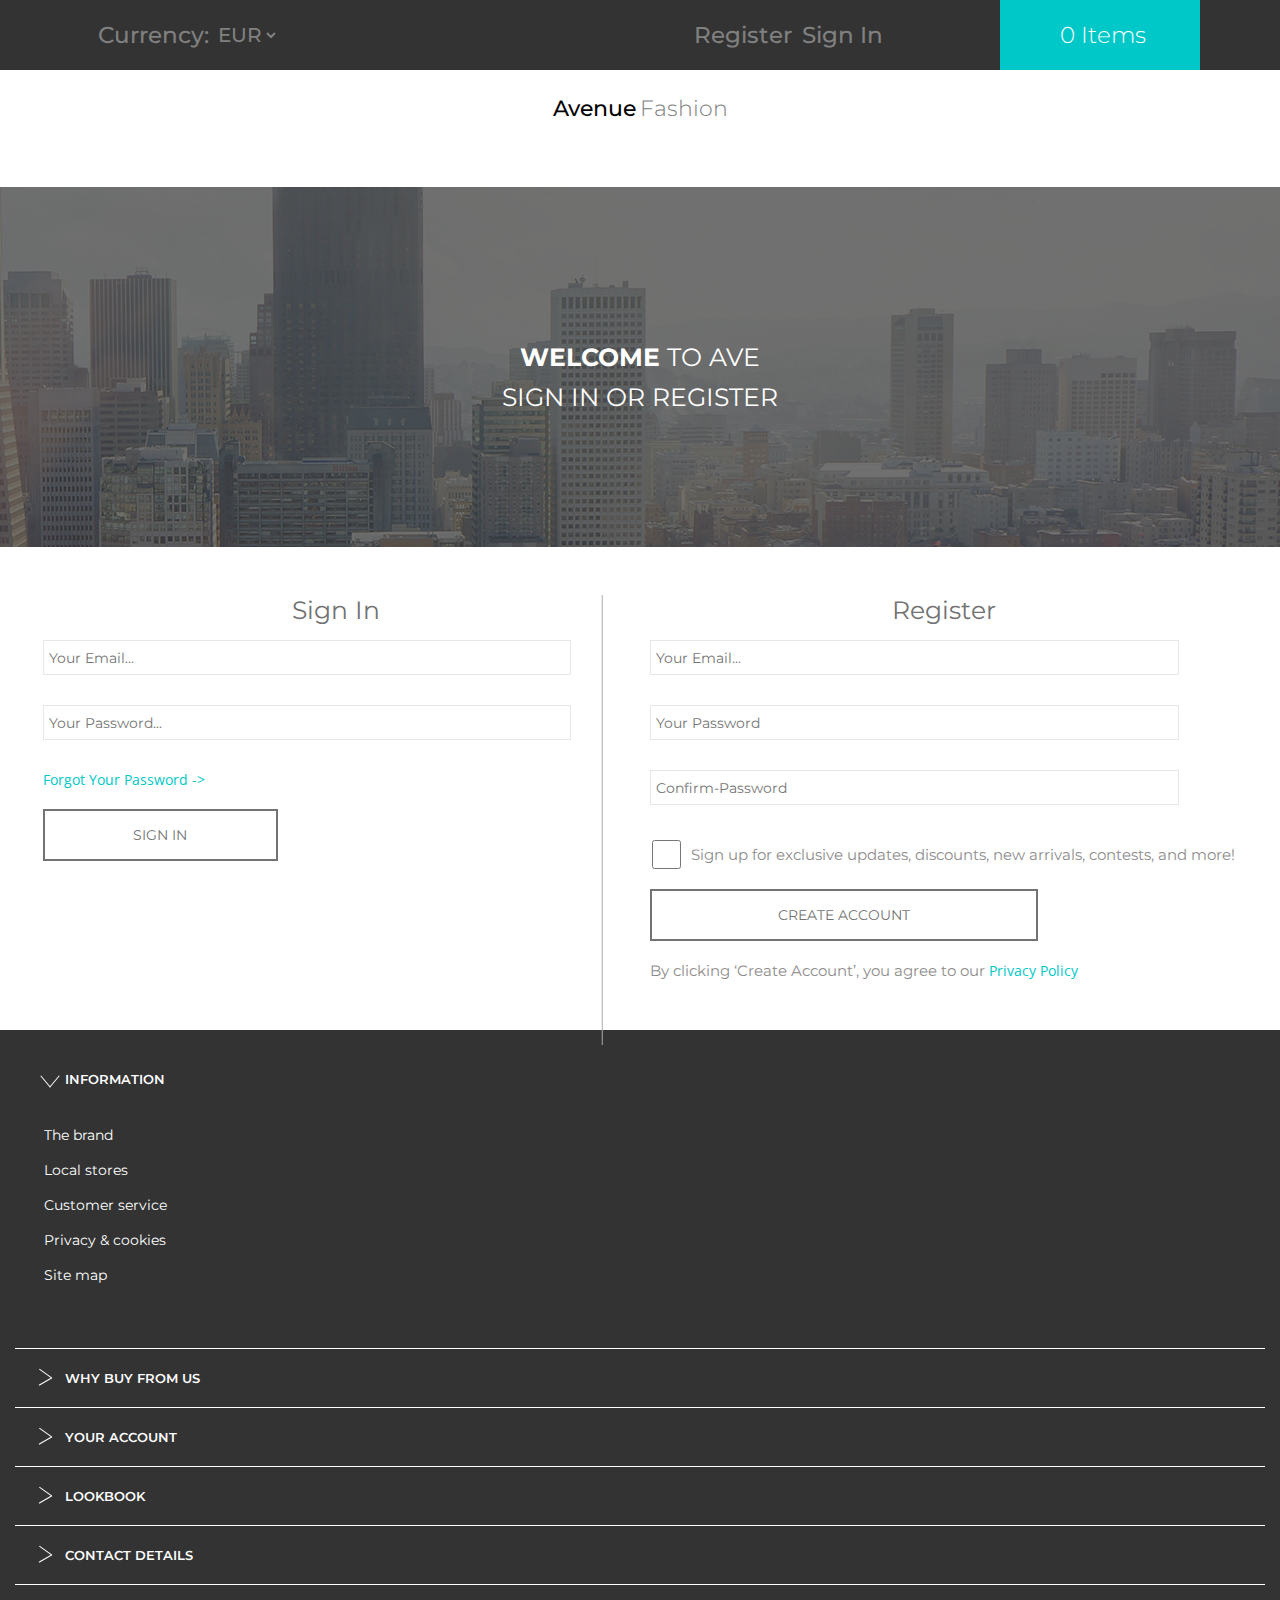
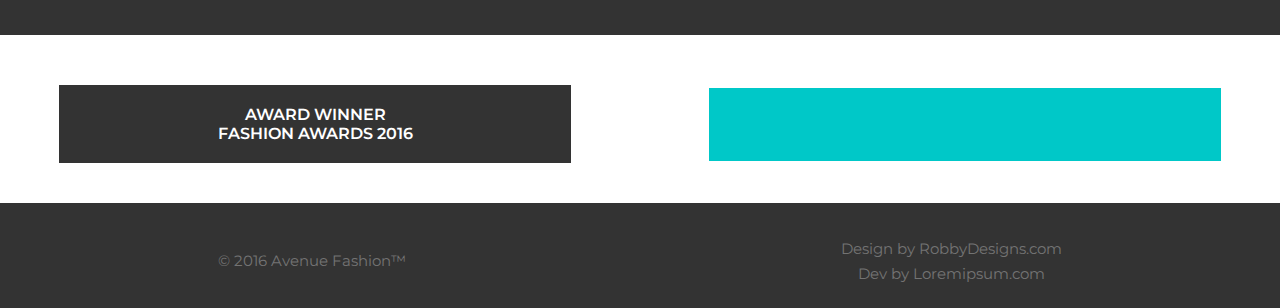
==== index.html @ 17f33a08 "first commit" ====
<!DOCTYPE html>
<html lang="en">

<head>
    <meta charset="UTF-8">
    <meta http-equiv="X-UA-Compatible" content="IE=edge">
    <meta name="viewport" content="width=device-width, initial-scale=1.0">
    <title>Document</title>
    <link rel="preconnect" href="https://fonts.googleapis.com" />
    <link rel="preconnect" href="https://fonts.gstatic.com" crossorigin />
    <link href="https://fonts.googleapis.com/css2?family=Source+Sans+Pro&display=swap" rel="stylesheet" />
    <link rel="stylesheet" href="https://cdnjs.cloudflare.com/ajax/libs/font-awesome/6.4.0/css/all.min.css"
        integrity="sha512-iecdLmaskl7CVkqkXNQ/ZH/XLlvWZOJyj7Yy7tcenmpD1ypASozpmT/E0iPtmFIB46ZmdtAc9eNBvH0H/ZpiBw=="
        crossorigin="anonymous" referrerpolicy="no-referrer" />
    <link rel="stylesheet" href="css/style.css">
</head>

<body>
    <div class="wrapper">
        <header class="header">
            <div class="container">
            <div class="header-top">
                    <div class="header-top-inner">
                        <p>currency:</p>
                        <select name="select" class="header-top-select">
                            <option value="#">EUR</option>
                            <option value="#">USD</option>
                            <option value="#">UZS</option>
                        </select>
                    </div>
                    <div class="header-top-inner">
                        <div class="header-top-inner-flex">
                            <a href="#">Register</a>
                            <a href="#">Sign In</a>
                        </div>
                        <div class="header-top-inner-korzinka">
                            <div class="header-top-korzinka-flex">
                                <i class="fa-solid fa-dolly" style="color: #ffffff;"></i>
                                <p>0 items</p>
                            </div>
                        </div>
                        <div class="header-top-korzinka-hover">
                            <p>Total 0</p>
                            <div class="header-korzinka-hover-btn">
                                <button>Clear cart</button>
                                <button>Buy items</button>
                            </div>
                        </div>
                    </div>

                </div>
                <div class="header-main">
                    <div class="header-main-logo">
                        <a href="#">
                            <span>Avenue</span>
                            <span>fashion</span>
                        </a>
                    </div>
                    <nav class="header-menu">
                        <div class="header-menu-nav">
                            <label for="checked" class="menu-nav-label">
                                <i class="fa-solid fa-bars-staggered"></i>
                            </label>
                        </div>
                        <input type="checkbox" id="checked">
                        <ul class="header-menu-list">
                            <div class="header-menu-list-search">
                                <input type="text" class="menu-list-search-in" id="input-search" placeholder="Search">
                                <label for="input-search">
                                    <i class="fa-solid fa-magnifying-glass" style="color: #7c7d7e;"></i>
                                </label>
                            </div>
                            <li>
                                <label for="men">
                                    <p class="header-menu-list-word">men</p>
                                </label>
                                <input type="checkbox" id="men" class="men-input">
                                <div class="header-menu-item">
                                    <label for="men" class="men-cancel">
                                        <i class="fa-solid fa-xmark"></i>
                                    </label>
                                    <label for="casual">casuals</label>
                                    <input type="checkbox" id="casual">
                                    <ul class="header-menu-item-casuals">
                                        <label for="casual" class="casual-cancel">
                                            <i class="fa-solid fa-xmark"></i>
                                        </label>
                                        <li><a href="#">jackets</a></li>
                                        <li><a href="#">Hoodies & Sweatshirts</a></li>
                                        <li><a href="#">Polo shirts</a></li>
                                        <li><a href="#">Sportswear</a></li>
                                        <li><a href="#">Trousers & Chinos</a></li>
                                        <li><a href="#">T-Shirts</a></li>
                                        <div class="header-menu-item-discount">
                                            <p>AUTUMN SALE! UP TO 50% OFF</p>
                                        </div>
                                    </ul>
                                    <label for="formal">formal</label>
                                    <input type="checkbox" id="formal">
                                    <ul class="header-menu-item-formal">
                                        <label for="formal" class="formal-cancel">
                                            <i class="fa-solid fa-xmark"></i>
                                        </label>
                                        <li><a href="#">Jackets</a></li>
                                        <li><a href="#">Shirts</a></li>
                                        <li><a href="#">Suits</a></li>
                                        <li><a href="#">Trousers</a></li>
                                        <div class="header-menu-item-discount">
                                            <p>AUTUMN SALE! UP TO 50% OFF</p>
                                        </div>
                                    </ul>
                                </div>
                            </li>
                            <li>
                                <label for="women">
                                    <p class="header-menu-list-word">women</p>
                                </label>
                                <input type="checkbox" id="women" class="women-input">
                                <div class="header-menu-item">
                                    <label for="women" class="women-cancel">
                                        <i class="fa-solid fa-xmark"></i>
                                    </label>
                                    <label for="casuals">casuals</label>
                                    <input type="checkbox" id="casuals">
                                    <ul class="header-menu-item-casuals">
                                        <label for="casuals" class="casual-cancel">
                                            <i class="fa-solid fa-xmark"></i>
                                        </label>
                                        <li><a href="#">jackets</a></li>
                                        <li><a href="#">Hoodies & Sweatshirts</a></li>
                                        <li><a href="#">Polo shirts</a></li>
                                        <li><a href="#">Sportswear</a></li>
                                        <li><a href="#">Trousers & Chinos</a></li>
                                        <li><a href="#">T-Shirts</a></li>
                                        <div class="header-menu-item-discount">
                                            <p>AUTUMN SALE! UP TO 50% OFF</p>
                                        </div>
                                    </ul>
                                    <label for="formals">formal</label>
                                    <input type="checkbox" id="formals">
                                    <ul class="header-menu-item-formal">
                                        <label for="formals" class="formal-cancel">
                                            <i class="fa-solid fa-xmark"></i>
                                        </label>
                                        <li><a href="#">Jackets</a></li>
                                        <li><a href="#">Shirts</a></li>
                                        <li><a href="#">Suits</a></li>
                                        <li><a href="#">Trousers</a></li>
                                        <div class="header-menu-item-discount">
                                            <p>AUTUMN SALE! UP TO 50% OFF</p>
                                        </div>
                                    </ul>
                                </div>
                            </li>
                            <li><a href="#" class="header-menu-list-word">the brand</a></li>
                            <li><a href="#" class="header-menu-list-word">local stores</a></li>
                            <li>
                                <label for="book">
                                    <p class="header-menu-list-word">look book</p>
                                </label>
                                <input type="checkbox" id="book" class="book-input">
                                <div class="header-menu-item">
                                    <label for="book" class="book-cancel">
                                        <i class="fa-solid fa-xmark"></i>
                                    </label>
                                    <label for="ourbook">our lookbooks</label>
                                    <input type="checkbox" id="ourbook">
                                    <ul class="header-menu-item-ourbooks">
                                        <label for="ourbook" class="ourbook-cancel">
                                            <i class="fa-solid fa-xmark"></i>
                                        </label>
                                        <li><a href="#">Latest Posts (mixed)</a></li>
                                        <li><a href="#">Men’s Lookbook</a></li>
                                        <li><a href="#">Women’s Lookbook</a></li>
                                        <div class="header-menu-item-discount">
                                            <p>AUTUMN SALE!UP TO 50% OFF</p>
                                        </div>
                                    </ul>
                                    <label for="mybook">your lookbook</label>
                                    <input type="checkbox" id="mybook">
                                    <ul class="header-menu-item-mybooks">
                                        <label for="mybook" class="mybook-cancel">
                                            <i class="fa-solid fa-xmark"></i>
                                        </label>
                                        <li><a href="#">View and Edit</a></li>
                                        <li><a href="#">Share</a></li>
                                        <li><a href="#">Delete</a></li>
                                        <div class="header-menu-item-discount">
                                            <p>AUTUMN SALE!UP TO 50% OFF</p>
                                        </div>
                                    </ul>
                                </div>
                            </li>
                        </ul>
                    </nav>
                    <div class="header-menu-display">
                        <p>
                            <span>WELCOME</span>
                            TO AVE
                        </p>
                        <p>SIGN IN OR REGISTER</p>
                    </div>
                </div>
            </div>
        </header>
        <main>
            <div class="roll">
                <div class="container">
                    <div class="roll-block">
                        <article class="roll-inner">
                            <p class="roll-inner-logo">sign in</p>
                            <div class="roll-inner-form">
                                <input type="text" class="roll-inner-form-email" placeholder="Your Email...">
                                <input type="password" class="roll-inner-form-pass" placeholder="Your Password...">
                                <div class="roll-inner-div">
                                    <button class="roll-inner-form-btn">sign in</button>
                                    <a href="#" class="roll-inner-form-forgot">Forgot your Password -></a>
                                </div>
                            </div>
                        </article>
                        <article class="roll-inner">
                            <p class="roll-inner-logo-register">register</p>
                            <div class="roll-inner-register">
                                <input type="text" class="roll-inner-register-email" placeholder="Your Email...">
                                <input type="password" class="roll-inner-register-pass" placeholder="Your password">
                                <input type="password" class="roll-inner-register-confirm"
                                    placeholder="Confirm-password">
                                <div class="roll-inner-register-check">
                                    <input type="checkbox">
                                    <p>Sign up for exclusive updates, discounts, new arrivals, contests, and more!</p>
                                </div>
                                <div class="roll-inner-register-flex">
                                    <button class="roll-register-flex-btn">create account</button>
                                    <p>
                                        By clicking ‘Create Account’, you agree to our <span class="privacy">Privacy
                                            Policy</span>
                                    </p>
                                </div>
                            </div>
                        </article>
                    </div>
                </div>
            </div>
        </main>
        <footer class="footer">
            <div class="footer-acc">
                <div class="container">
                    <div class="footer-acc-items">
                        <input type="radio" name="accordion" id="acc1" checked>
                        <label for="acc1">
                            INFORMATION
                        </label>
                        <ul class="footer-acc-items-things">
                            <li><a href="#">The brand</a></li>
                            <li><a href="#">Local stores</a></li>
                            <li><a href="#">Customer service</a></li>
                            <li><a href="#">Privacy & cookies</a></li>
                            <li><a href="#">Site map</a></li>
                        </ul>
                    </div>
                    <div class="footer-acc-items">
                        <input type="radio" name="accordion" id="acc2">
                        <label for="acc2">
                            WHY BUY FROM US
                        </label>
                        <ul class="footer-acc-items-things">
                            <li><a href="#">Shipping & returns</a></li>
                            <li><a href="#">Secure shopping</a></li>
                            <li><a href="#">Testimonials</a></li>
                            <li><a href="#">Award winning</a></li>
                            <li><a href="#">Ethical trading</a></li>
                        </ul>
                    </div>
                    <div class="footer-acc-items">
                        <input type="radio" name="accordion" id="acc3">
                        <label for="acc3">
                            YOUR ACCOUNT
                        </label>
                        <ul class="footer-acc-items-things">
                            <li><a href="#">Sign in</a></li>
                            <li><a href="#">Register</a></li>
                            <li><a href="#">View cart</a></li>
                            <li><a href="#">View your lookbook</a></li>
                            <li><a href="#">Track an order</a></li>
                            <li><a href="#">Update information</a></li>
                        </ul>
                    </div>
                    <div class="footer-acc-items">
                        <input type="radio" name="accordion" id="acc4">
                        <label for="acc4">
                            LOOKBOOK
                        </label>
                        <ul class="footer-acc-items-things">
                            <li><a href="#">Latest posts</a></li>
                            <li><a href="#">Men’s lookbook</a></li>
                            <li><a href="#">Women’s lookbook</a></li>
                            <li><a href="#">Lookbooks RSS feed</a></li>
                            <li><a href="#">View your lookbook</a></li>
                            <li><a href="#">Delete your lookbook</a></li>
                        </ul>
                    </div>
                    <div class="footer-acc-items">
                        <input type="radio" name="accordion" id="acc5">
                        <label for="acc5">
                            CONTACT DETAILS
                        </label>
                        <div class="footer-acc-items-things">
                            <p>Head Office: Avenue Fashion, 180-182 Regent Street, London.</p>
                            <p><a href="#">Telephone: 0123-456-789</a></p>
                            <p>Email:</p>
                            <p>support@yourwebsite.com</p>
                        </div>
                    </div>

                </div>
            </div>
            <div class="footer-main">
                <div class="footer-main-award">
                    <p>AWARD WINNER</p>
                    <p>FASHION AWARDS 2016</p>
                </div>
                <div class="footer-main-icons">
                    <a href="#">
                        <i class="fa-brands fa-facebook-f"></i>
                    </a>
                    <a href="#">
                        <i class="fa-brands fa-twitter"></i>
                    </a>
                    <a href="#">
                        <i class="fa-brands fa-instagram"></i>
                    </a>
                    <a href="#">
                        <i class="fa-brands fa-pinterest"></i>
                    </a>
                </div>
            </div>
            <div class="footer-foot">
                <p class="footer-foot-avenue">© 2016 Avenue Fashion™</p>
                <div class="footer-foot-flex">
                    <p>Design by RobbyDesigns.com</p>
                    <p>Dev by Loremipsum.com</p>
                </div>
            </div>
        </footer>
    </div>
</body>

</html>
---- css/style.css ----
@import url(https://fonts.googleapis.com/css2?family=Open+Sans:wght@100;200;300;400;500;600;800&display=swap);
@import url(https://fonts.googleapis.com/css2?family=Montserrat:wght@100;200;300;400;500;600;800;900&display=swap);
* {
  margin: 0;
  padding: 0;
  -webkit-box-sizing: border-box;
          box-sizing: border-box;
}

.header-top {
  background-color: #333333;
  padding: 15px 0;
  display: -webkit-box;
  display: -ms-flexbox;
  display: flex;
  -webkit-box-orient: vertical;
  -webkit-box-direction: normal;
      -ms-flex-direction: column;
          flex-direction: column;
  line-height: 35px;
  height: 150px;
}

.header-top-inner:nth-child(1) {
  display: -webkit-box;
  display: -ms-flexbox;
  display: flex;
  gap: 5px;
  -webkit-box-align: center;
      -ms-flex-align: center;
          align-items: center;
  -webkit-box-pack: center;
      -ms-flex-pack: center;
          justify-content: center;
}
.header-top-inner:nth-child(1) p {
  font-family: "Montserrat";
  font-size: 17px;
  text-transform: capitalize;
  text-decoration: none;
  color: grey;
  font-weight: 500;
  line-height: none;
}

.header-top-select {
  background-color: inherit;
  color: white;
  border: none;
  font-family: "Montserrat";
  font-size: 14px;
  text-transform: capitalize;
  text-decoration: none;
  color: grey;
  font-weight: 500;
  line-height: inherit;
}

.header-top-inner-flex {
  display: -webkit-box;
  display: -ms-flexbox;
  display: flex;
  -ms-flex-pack: distribute;
      justify-content: space-around;
}
.header-top-inner-flex a {
  font-family: "Montserrat";
  font-size: 17px;
  text-transform: capitalize;
  text-decoration: none;
  color: grey;
  font-weight: 500;
  line-height: inherit;
}

.header-top-korzinka-flex {
  display: -webkit-box;
  display: -ms-flexbox;
  display: flex;
  background-color: #00c8c8;
  -webkit-box-pack: center;
      -ms-flex-pack: center;
          justify-content: center;
  -webkit-box-align: center;
      -ms-flex-align: center;
          align-items: center;
  gap: 5px;
  margin: 10px auto;
  width: 150px;
  cursor: pointer;
}
.header-top-korzinka-flex p {
  font-family: "Montserrat";
  font-size: 14px;
  text-transform: capitalize;
  text-decoration: none;
  color: white;
  font-weight: 300;
  line-height: inherit;
}
.header-top-korzinka-flex:hover + .header-top-korzinka-hover {
  display: block;
}

.header-top-korzinka-hover {
  position: relative;
  display: none;
  background-color: white;
  padding: 7px 0;
  width: 250px;
  margin: auto;
  -webkit-transition: 0.5s all linear;
  transition: 0.5s all linear;
  z-index: 2;
}
.header-top-korzinka-hover p {
  font-family: "Montserrat";
  font-size: 14px;
  text-transform: capitalize;
  text-decoration: none;
  color: grey;
  font-weight: 300;
  line-height: none;
  text-align: center;
}
.header-top-korzinka-hover .header-korzinka-hover-btn {
  display: -webkit-box;
  display: -ms-flexbox;
  display: flex;
  -webkit-box-align: center;
      -ms-flex-align: center;
          align-items: center;
  -webkit-box-pack: center;
      -ms-flex-pack: center;
          justify-content: center;
  gap: 18px;
}
.header-top-korzinka-hover button {
  font-family: "Montserrat";
  font-size: 14px;
  text-transform: capitalize;
  text-decoration: none;
  color: white;
  font-weight: 300;
  line-height: none;
  background-color: #00c8c8;
  border: none;
  padding: 5px;
}
.header-top-korzinka-hover::before {
  position: absolute;
  content: "";
  border: 10px solid #fff;
  border-color: transparent transparent white transparent;
  left: 50%;
  -webkit-transform: translateX(-50%);
          transform: translateX(-50%);
  top: -18px;
}

.header-main {
  height: 500px;
}
.header-main-logo {
  text-align: center;
  margin: 25px 0;
}
.header-main-logo a {
  text-decoration: none;
}
.header-main-logo span:nth-child(1) {
  font-family: "Montserrat";
  font-size: 22px;
  text-transform: capitalize;
  text-decoration: none;
  color: black;
  font-weight: 500;
  line-height: inherit;
}
.header-main-logo span:nth-child(2) {
  font-family: "Montserrat";
  font-size: 22px;
  text-transform: capitalize;
  text-decoration: none;
  color: grey;
  font-weight: 300;
  line-height: inherit;
}

.header-menu {
  position: relative;
  height: 400px;
  overflow: hidden;
}
.header-menu input[type=checkbox] {
  display: none;
}
.header-menu input[type=checkbox]:checked ~ .header-menu-list {
  left: 0%;
}
.header-menu .menu-nav-label {
  position: absolute;
  left: 90%;
  font-size: 25px;
}
.header-menu-list {
  position: absolute;
  top: 10%;
  left: 100%;
  width: 100%;
  height: 360px;
  text-align: center;
  color: white;
  padding: 25px 0 50px 0;
  background-color: #333333;
  -webkit-transition: 0.5s all linear;
  transition: 0.5s all linear;
  z-index: 2;
}
.header-menu-list li {
  list-style: none;
}
.header-menu-list li a {
  font-family: "Montserrat";
  font-size: 14px;
  text-transform: uppercase;
  text-decoration: none;
  color: white;
  font-weight: 400;
  line-height: 40px;
}
.header-menu-list li p {
  font-family: "Montserrat";
  font-size: 14px;
  text-transform: uppercase;
  text-decoration: none;
  color: white;
  font-weight: 400;
  line-height: 40px;
}

.header-menu-list-search {
  position: relative;
  padding-bottom: 20px;
}
.header-menu-list-search input {
  border: 1px solid #e7e7e7;
  padding: 5px 10px;
  font-family: "Montserrat";
}
.header-menu-list-search label {
  position: absolute;
  font-size: 17px;
  left: 71%;
  top: 12%;
}

.header-menu-item {
  display: -webkit-box;
  display: -ms-flexbox;
  display: flex;
  -webkit-box-orient: vertical;
  -webkit-box-direction: normal;
      -ms-flex-direction: column;
          flex-direction: column;
  line-height: 40px;
  position: absolute;
  left: 100%;
  -webkit-transition: 0.5s all linear;
  transition: 0.5s all linear;
  background-color: #333333;
  width: 100%;
  top: 0;
  height: 100%;
  padding-top: 125px;
}
.header-menu-item ul {
  position: absolute;
  left: 330px;
  background-color: #333333;
  height: 100%;
  top: 0;
  width: 100%;
  padding-top: 40px;
  -webkit-transition: 0.5s all linear;
  transition: 0.5s all linear;
}
.header-menu-item .header-menu-item-formal {
  padding-top: 50px !important;
}
.header-menu-item .header-menu-item-ourbooks,
.header-menu-item .header-menu-item-mybooks {
  padding-top: 80px;
}
.header-menu-item li:hover a {
  color: #00c8c8;
}
.header-menu-item input[id=casual]:checked + .header-menu-item-casuals {
  left: 0;
}
.header-menu-item input[id=casuals]:checked + .header-menu-item-casuals {
  left: 0;
}
.header-menu-item input[id=formal]:checked + .header-menu-item-formal {
  left: 0;
}
.header-menu-item input[id=formals]:checked + .header-menu-item-formal {
  left: 0;
}
.header-menu-item input[id=ourbook]:checked + .header-menu-item-ourbooks {
  left: 0;
}
.header-menu-item input[id=mybook]:checked + .header-menu-item-mybooks {
  left: 0;
}
.header-menu-item label {
  font-family: "Montserrat";
  font-size: 14px;
  text-transform: uppercase;
  text-decoration: none;
  color: white;
  font-weight: 400;
  line-height: inherit;
}

.men-input:checked + .header-menu-item {
  left: 0;
}

.women-input:checked + .header-menu-item {
  left: 0;
}

.book-input:checked + .header-menu-item {
  left: 0;
}

.men-cancel,
.women-cancel,
.book-cancel {
  position: absolute;
  left: 90%;
  top: 10px;
  line-height: 40px;
  font-size: 25px !important;
  font-weight: 200 !important;
}

.casual-cancel,
.formal-cancel,
.ourbook-cancel,
.mybook-cancel {
  position: absolute;
  left: 90%;
  top: 10px;
  padding-bottom: 25px;
  font-size: 25px !important;
  font-weight: 200 !important;
}

.header-menu-item-discount {
  width: 80%;
  margin: 10px auto auto auto;
}
.header-menu-item-discount p {
  background: -webkit-gradient(linear, left top, right top, from(black), to(aqua));
  background: linear-gradient(to right, black, aqua);
  background-size: 200% 100%;
  padding: 0px 5px;
  -webkit-animation: colorAnimation 4s infinite;
          animation: colorAnimation 4s infinite;
}

@-webkit-keyframes colorAnimation {
  0% {
    background-position: left;
  }
  50% {
    background-position: right;
  }
  100% {
    background-position: left;
  }
}

@keyframes colorAnimation {
  0% {
    background-position: left;
  }
  50% {
    background-position: right;
  }
  100% {
    background-position: left;
  }
}
.header-menu-display {
  height: 360px;
  position: relative;
  background: url(../img/bannerBg.png) 100% 100%;
  top: -360px;
  text-align: center;
  padding: 150px 0;
  z-index: 0;
}
.header-menu-display::before {
  content: "";
  background: #333;
  opacity: 0.7;
  position: absolute;
  top: 0;
  right: 0;
  bottom: 0;
  left: 0;
  z-index: -1;
}
.header-menu-display p {
  z-index: 2;
  font-family: "Montserrat";
  font-size: 25px;
  text-transform: uppercase;
  text-decoration: none;
  color: white;
  font-weight: 400;
  line-height: 40px;
}
.header-menu-display span {
  font-weight: 700 !important;
}

.roll-inner-logo,
.roll-inner-logo-register {
  font-family: "Montserrat";
  font-size: 25px;
  text-transform: capitalize;
  text-decoration: none;
  color: #737373;
  font-weight: 400;
  line-height: inherit;
  text-align: center;
}

.roll .container {
  padding: 0 15px;
}

.roll-inner-form input {
  border: 1px solid #e7e7e7;
  width: 90%;
  height: 35px;
  padding: 5px 0 5px 5px;
  margin: 15px 0px;
  font-family: "Montserrat";
  font-size: 14px;
  text-transform: capitalize;
  text-decoration: none;
  color: #737373;
  font-weight: 400;
  line-height: inherit;
}
.roll-inner-form .roll-inner-div {
  display: -webkit-box;
  display: -ms-flexbox;
  display: flex;
  -webkit-box-orient: vertical;
  -webkit-box-direction: reverse;
      -ms-flex-direction: column-reverse;
          flex-direction: column-reverse;
}
.roll-inner-form a {
  margin: 15px 0 20px 0;
  font-family: "Open Sans";
  font-size: 14px;
  text-transform: capitalize;
  text-decoration: none;
  color: #00c8c8;
  font-weight: 400;
  line-height: inherit;
}
.roll-inner-form button {
  border: 2px solid #737373;
  background-color: inherit;
  padding: 15px 25px;
  width: 40%;
  -webkit-transition: 0.5s all linear;
  transition: 0.5s all linear;
  font-family: "Montserrat";
  font-size: 14px;
  text-transform: uppercase;
  text-decoration: none;
  color: #737373;
  font-weight: 400;
  line-height: inherit;
}
.roll-inner-form button:hover {
  background-color: #00c8c8;
  color: white;
  border: none;
}

.roll-inner:nth-child(2) {
  margin-top: 45px;
}

.roll-inner-register input {
  border: 1px solid #e7e7e7;
  width: 90%;
  height: 35px;
  padding: 5px 0 5px 5px;
  margin: 15px 0px;
  font-family: "Montserrat";
  font-size: 14px;
  text-transform: capitalize;
  text-decoration: none;
  color: #737373;
  font-weight: 400;
  line-height: inherit;
}

.roll-inner-register-check {
  display: -webkit-box;
  display: -ms-flexbox;
  display: flex;
  gap: 10px;
  -webkit-box-align: center;
      -ms-flex-align: center;
          align-items: center;
  -webkit-box-pack: center;
      -ms-flex-pack: center;
          justify-content: center;
}
.roll-inner-register-check input {
  width: 5%;
}
.roll-inner-register-check p {
  margin: 25px 0;
  font-family: "Montserrat";
  font-size: 15px;
  text-transform: none;
  text-decoration: none;
  color: #8e8c8c;
  font-weight: 400;
  line-height: inherit;
}

.roll-inner-register-flex {
  display: -webkit-box;
  display: -ms-flexbox;
  display: flex;
  -webkit-box-orient: vertical;
  -webkit-box-direction: normal;
      -ms-flex-direction: column;
          flex-direction: column;
  gap: 20px;
}
.roll-inner-register-flex button {
  border: 2px solid #737373;
  background-color: inherit;
  padding: 15px 25px;
  width: 66%;
  -webkit-transition: 0.5s all linear;
  transition: 0.5s all linear;
  font-family: "Montserrat";
  font-size: 14px;
  text-transform: uppercase;
  text-decoration: none;
  color: #737373;
  font-weight: 400;
  line-height: inherit;
}
.roll-inner-register-flex button:hover {
  background-color: #00c8c8;
  color: white;
  border: none;
}
.roll-inner-register-flex p {
  font-family: "Montserrat";
  font-size: 15px;
  text-transform: none;
  text-decoration: none;
  color: #8e8c8c;
  font-weight: 400;
  line-height: inherit;
}
.roll-inner-register-flex span {
  font-family: "Open Sans";
  font-size: 14px;
  text-transform: capitalize;
  text-decoration: none;
  color: #00c8c8;
  font-weight: 400;
  line-height: inherit;
}

.footer {
  margin-top: 50px;
}
.footer .container {
  padding: 0 15px;
}

.footer-acc {
  background-color: #333333;
  padding: 20px 0 50px 0;
}
.footer-acc input {
  display: none;
}
.footer-acc input:checked ~ .footer-acc-items-things {
  height: 240px;
  padding: 30px 0;
}
.footer-acc input:checked ~ label::before {
  -webkit-transform: rotate(140deg);
          transform: rotate(140deg);
  top: 3px;
}
.footer-acc input:checked ~ label::after {
  left: -11px;
  top: 3px;
  -webkit-transform: rotate(-140deg);
          transform: rotate(-140deg);
}

.footer-acc-items {
  padding: 20px 0;
  border-bottom: 1px solid white;
}
.footer-acc-items label {
  cursor: pointer;
  font-family: "Montserrat";
  font-size: 13px;
  text-transform: none;
  text-decoration: none;
  color: white;
  font-weight: 600;
  line-height: inherit;
  position: relative;
  width: 100%;
  left: 10%;
  display: inline-block;
  width: 135px;
}
.footer-acc-items label::before {
  position: absolute;
  content: "";
  -webkit-transform: rotate(60deg);
          transform: rotate(60deg);
  left: -15%;
  top: 4px;
  width: 1px;
  height: 15px;
  background-color: white;
  -webkit-transition: 0.3s all linear;
  transition: 0.3s all linear;
}
.footer-acc-items label::after {
  position: absolute;
  content: "";
  -webkit-transform: rotate(-55deg);
          transform: rotate(-55deg);
  left: -15%;
  top: -4px;
  width: 1px;
  height: 15px;
  background-color: white;
  -webkit-transition: 0.3s all linear;
  transition: 0.3s all linear;
}
.footer-acc-items-things {
  height: 0;
  overflow: hidden;
  -webkit-transition: 0.5s all linear;
  transition: 0.5s all linear;
}
.footer-acc-items-things li {
  list-style: none;
}
.footer-acc-items-things a {
  font-family: "Montserrat";
  font-size: 14px;
  text-transform: none;
  text-decoration: none;
  color: white;
  font-weight: 400;
  line-height: 35px;
  -webkit-transition: 0.5s all linear;
  transition: 0.5s all linear;
}
.footer-acc-items-things a:hover {
  color: #00c8c8;
}
.footer-acc-items-things p {
  font-family: "Montserrat";
  font-size: 14px;
  text-transform: none;
  text-decoration: none;
  color: white;
  font-weight: 400;
  line-height: 35px;
  -webkit-transition: 0.5s all linear;
  transition: 0.5s all linear;
}
.footer-acc-items-things p:hover {
  color: #00c8c8;
}

.footer-main-award {
  background-color: #333333;
  width: 80%;
  margin: 50px auto 0 auto;
  padding: 20px 10px;
}
.footer-main-award p {
  text-align: center;
  font-family: "Montserrat";
  font-size: 16px;
  text-transform: none;
  text-decoration: none;
  color: white;
  font-weight: 600;
  line-height: inherit;
}
.footer-main-icons {
  background-color: #00c8c8;
  width: 80%;
  margin: 50px auto 0 auto;
  padding: 25px 10px;
  text-align: center;
}
.footer-main-icons a {
  color: white;
}
.footer-main-icons i {
  margin-right: 10px;
  font-size: 20px;
}

.footer-foot {
  margin-top: 40px;
  background-color: #333333;
  text-align: center;
  padding-bottom: 20px;
}
.footer-foot .footer-foot-avenue {
  padding: 15px 0;
}
.footer-foot p {
  font-family: "Montserrat";
  font-size: 15px;
  text-transform: none;
  text-decoration: none;
  color: #737373;
  font-weight: 400;
  line-height: 25px;
}

@media only screen and (min-width: 768px) {
  .header-top {
    -webkit-box-align: center;
        -ms-flex-align: center;
            align-items: center;
    -webkit-box-orient: horizontal;
    -webkit-box-direction: normal;
        -ms-flex-direction: row;
            flex-direction: row;
    -webkit-box-pack: justify;
        -ms-flex-pack: justify;
            justify-content: space-between;
    height: 100px;
  }
  .header-top-inner:nth-child(1) {
    -webkit-box-pack: start;
        -ms-flex-pack: start;
            justify-content: flex-start;
    padding-left: 15px;
  }
  .header-top-inner:nth-child(2) {
    display: -webkit-box;
    display: -ms-flexbox;
    display: flex;
    -webkit-box-align: center;
        -ms-flex-align: center;
            align-items: center;
    padding-right: 15px;
  }
  .header-top-inner-flex {
    gap: 10px;
  }
  .header-top-korzinka-flex {
    position: relative;
    margin: 10px 0px 10px 99px;
    -webkit-box-pack: center;
        -ms-flex-pack: center;
            justify-content: center;
  }
  .header-top-korzinka-flex:hover + .header-top-inner-korzinka {
    margin-top: 85px;
  }
  .header-top-korzinka-flex:hover {
    top: 39px;
  }
  .header-top-korzinka-hover {
    top: 40px;
  }
  .header-menu .menu-nav-label {
    left: 95%;
  }
  .header-menu input[type=checkbox]:checked ~ .header-menu-list {
    left: 60%;
  }
  .header-menu-list {
    width: 40%;
  }
  .roll .container {
    padding: 0 15px;
  }
  .roll-block {
    display: -webkit-box;
    display: -ms-flexbox;
    display: flex;
    -webkit-box-orient: horizontal;
    -webkit-box-direction: normal;
        -ms-flex-direction: row;
            flex-direction: row;
    -webkit-box-pack: center;
        -ms-flex-pack: center;
            justify-content: center;
    -ms-flex-wrap: nowrap;
        flex-wrap: nowrap;
    -webkit-box-align: inherit;
        -ms-flex-align: inherit;
            align-items: inherit;
    gap: 20px;
  }
  .roll-block::before {
    content: "";
    position: absolute;
    height: 450px;
    width: 0.5px;
    background: #acacac;
    left: 47%;
    -webkit-transform: translateX(-50%);
            transform: translateX(-50%);
  }
  .roll-inner {
    width: 47%;
    margin: 0 !important;
  }
  .footer-acc-items label {
    left: 4%;
  }
  .footer-acc input:checked ~ label::after {
    left: -11.1px;
  }
  .footer-acc-items-things {
    margin-left: 29px;
  }
  .footer-main {
    display: -webkit-box;
    display: -ms-flexbox;
    display: flex;
    -webkit-box-orient: horizontal;
    -webkit-box-direction: normal;
        -ms-flex-direction: row;
            flex-direction: row;
    -ms-flex-pack: distribute;
        justify-content: space-around;
    -ms-flex-wrap: nowrap;
        flex-wrap: nowrap;
    -webkit-box-align: center;
        -ms-flex-align: center;
            align-items: center;
    gap: 20px;
  }
  .footer-main-award {
    width: 40%;
  }
  .footer-main-icons {
    width: 40%;
    display: -webkit-box;
    display: -ms-flexbox;
    display: flex;
    text-align: center;
    gap: 20px;
    -webkit-box-pack: center;
        -ms-flex-pack: center;
            justify-content: center;
  }
  .footer-foot {
    padding-top: 30px;
    display: -webkit-box;
    display: -ms-flexbox;
    display: flex;
    -webkit-box-orient: horizontal;
    -webkit-box-direction: normal;
        -ms-flex-direction: row;
            flex-direction: row;
    -ms-flex-pack: distribute;
        justify-content: space-around;
    -ms-flex-wrap: nowrap;
        flex-wrap: nowrap;
    -webkit-box-align: center;
        -ms-flex-align: center;
            align-items: center;
  }
}
@media only screen and (min-width: 1024px) {
  .header-top {
    height: 70px;
    -ms-flex-pack: distribute;
        justify-content: space-around;
    gap: 250px;
  }
  .header-top-inner:nth-child(1) p {
    font-size: 23px;
  }
  .header-top-select {
    font-size: 20px;
  }
  .header-top-inner-flex a {
    font-size: 23px;
  }
  .header-top-korzinka-flex {
    left: 6%;
    height: 70px;
    width: 200px;
  }
  .header-top-korzinka-flex p {
    font-size: 23px;
  }
  .header-top-korzinka-flex:hover {
    top: 70px;
  }
  .header-top-korzinka-flex:hover .header-top-korzinka-hover {
    top: 114px;
    left: -23%;
  }
  .header-top-korzinka-hover {
    -webkit-box-shadow: 10px 14px 45px 12px rgba(0, 0, 0, 0.2);
            box-shadow: 10px 14px 45px 12px rgba(0, 0, 0, 0.2);
    height: 140px;
    width: 500px;
    padding-top: 23px;
  }
  .header-top-korzinka-hover p {
    font-size: 25px;
    line-height: 40px;
  }
  .header-korzinka-hover-btn {
    -webkit-box-align: center;
        -ms-flex-align: center;
            align-items: center;
    gap: 40px;
  }
  .header-korzinka-hover-btn button {
    padding: 7px 15px;
    font-size: 20px;
  }
}
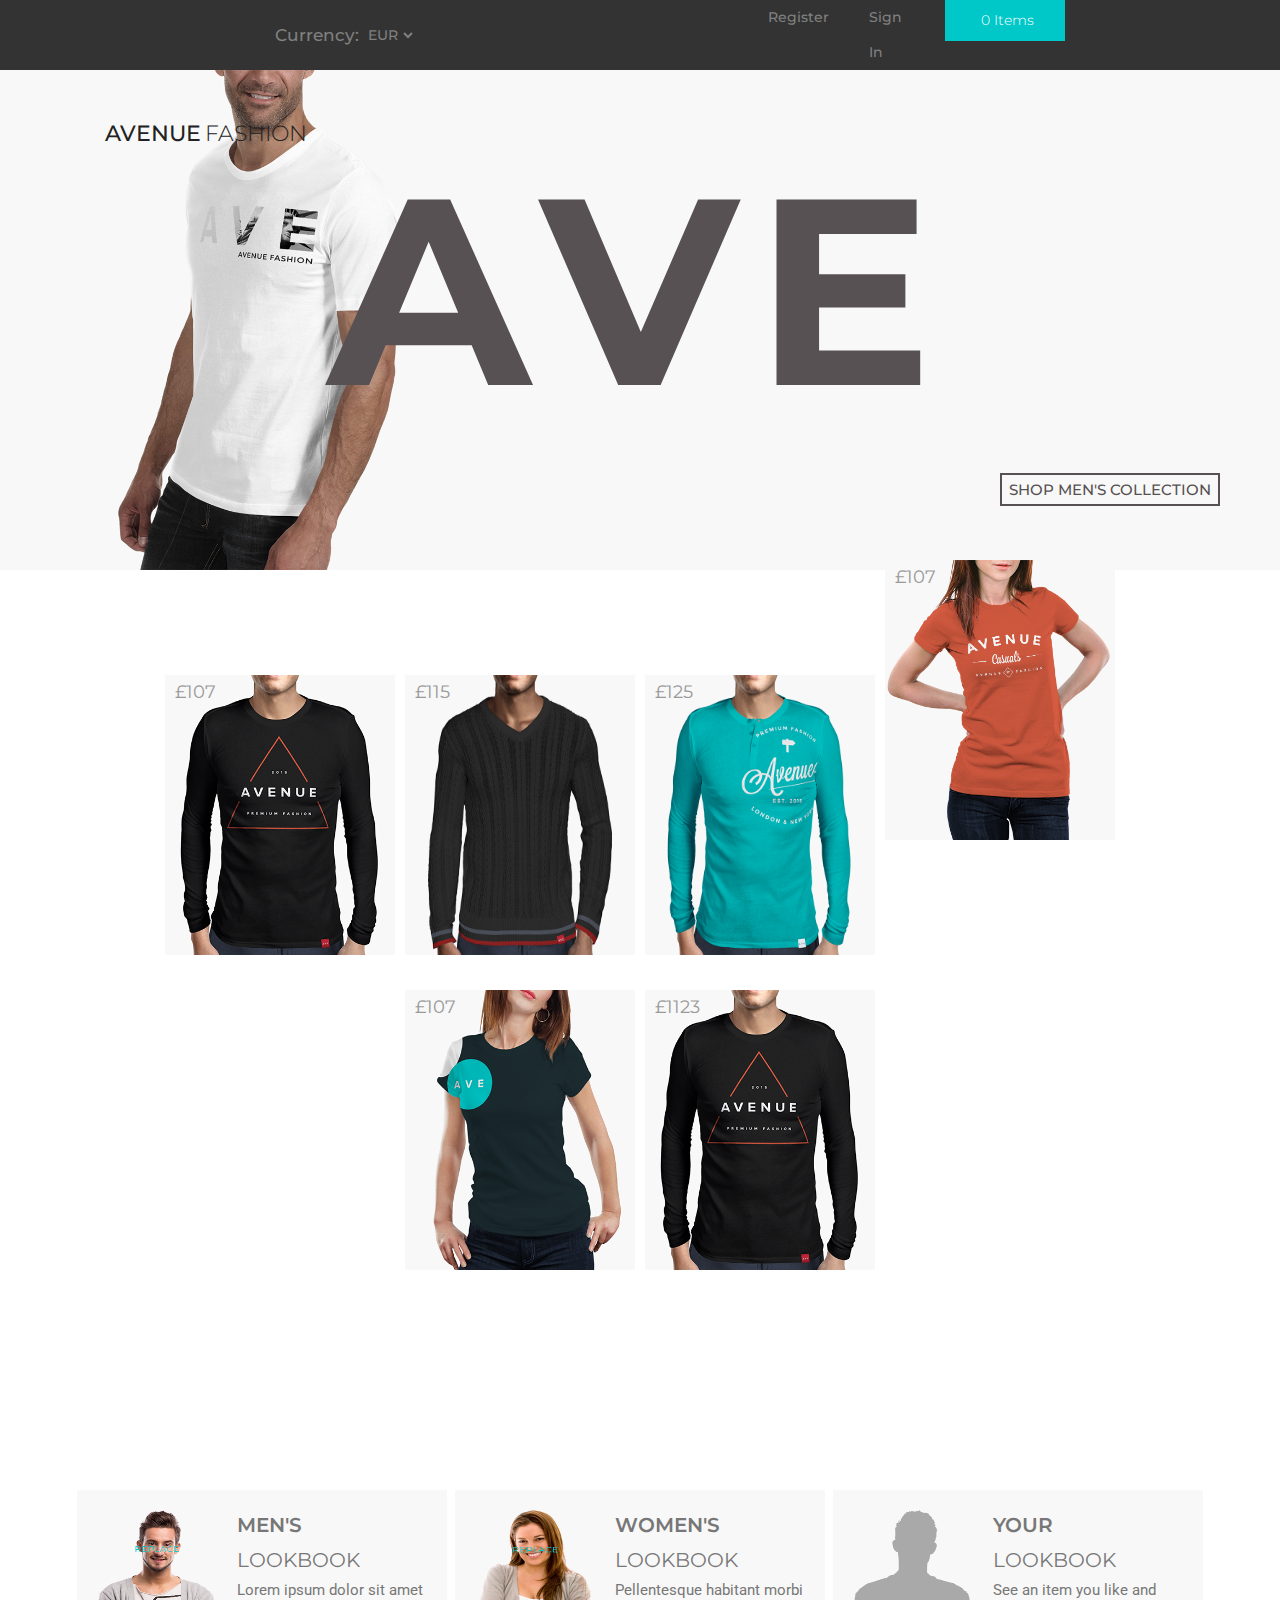
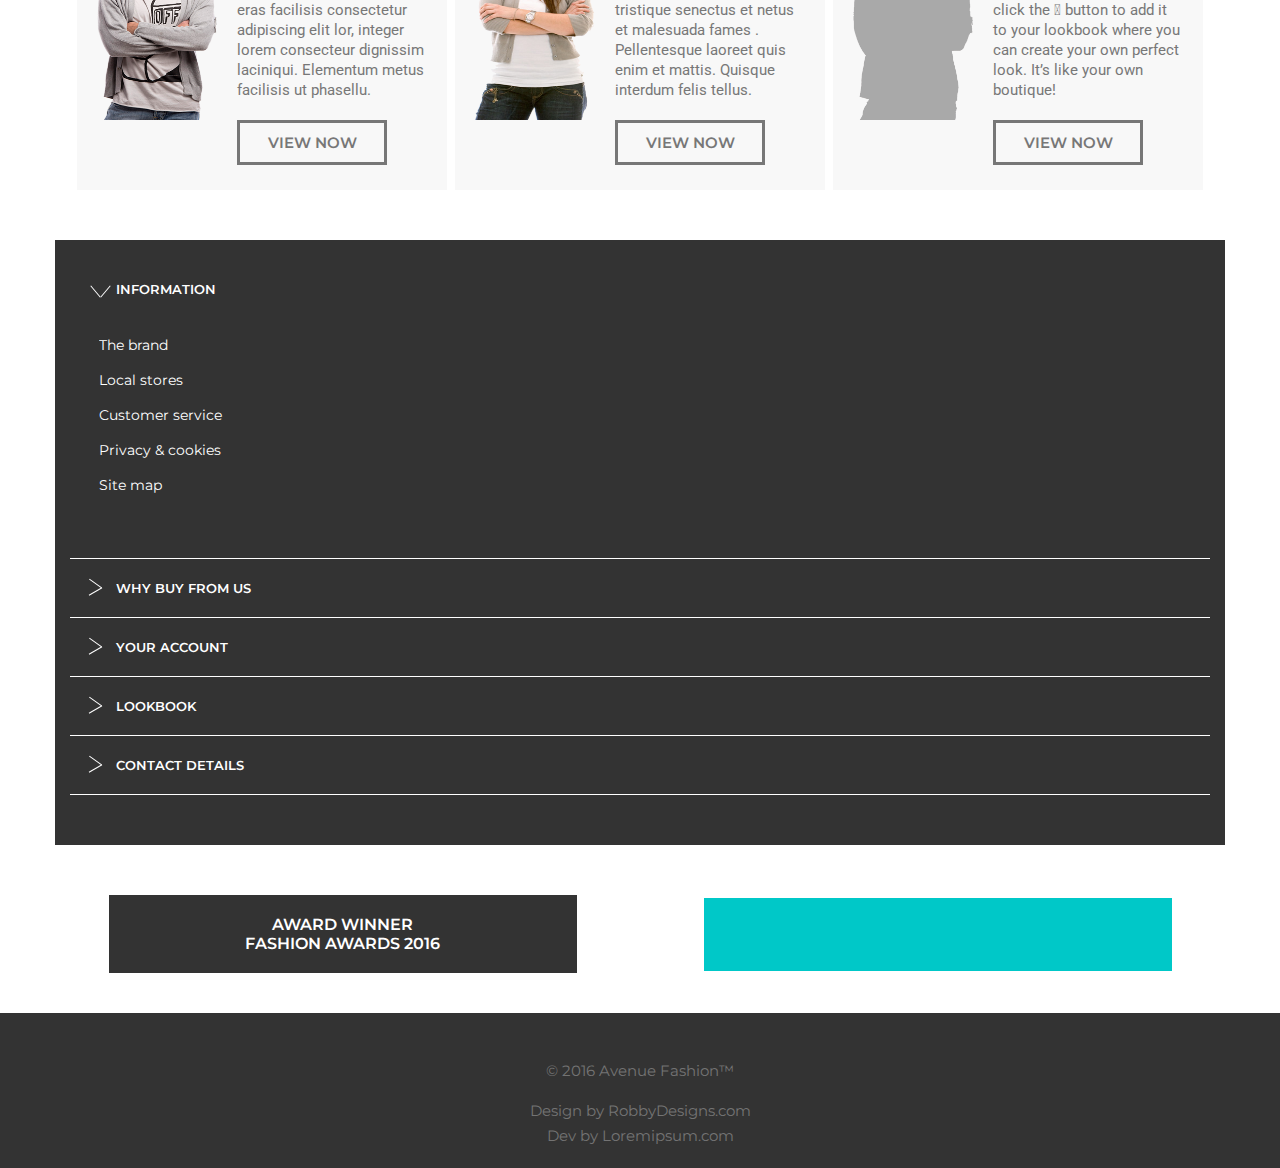
==== commit a194016e: "fin" ====
--- a/index.html
+++ b/index.html
@@ -5,254 +5,388 @@
     <meta charset="UTF-8">
     <meta http-equiv="X-UA-Compatible" content="IE=edge">
     <meta name="viewport" content="width=device-width, initial-scale=1.0">
-    <title>Document</title>
+    <title>Home</title>
     <link rel="preconnect" href="https://fonts.googleapis.com" />
     <link rel="preconnect" href="https://fonts.gstatic.com" crossorigin />
     <link href="https://fonts.googleapis.com/css2?family=Source+Sans+Pro&display=swap" rel="stylesheet" />
     <link rel="stylesheet" href="https://cdnjs.cloudflare.com/ajax/libs/font-awesome/6.4.0/css/all.min.css"
         integrity="sha512-iecdLmaskl7CVkqkXNQ/ZH/XLlvWZOJyj7Yy7tcenmpD1ypASozpmT/E0iPtmFIB46ZmdtAc9eNBvH0H/ZpiBw=="
         crossorigin="anonymous" referrerpolicy="no-referrer" />
-    <link rel="stylesheet" href="css/style.css">
+    <link rel="stylesheet" href="../css/index.css">
 </head>
 
 <body>
     <div class="wrapper">
+        <div class="modul"></div>
         <header class="header">
-            <div class="container">
-            <div class="header-top">
-                    <div class="header-top-inner">
-                        <p>currency:</p>
-                        <select name="select" class="header-top-select">
-                            <option value="#">EUR</option>
-                            <option value="#">USD</option>
-                            <option value="#">UZS</option>
-                        </select>
-                    </div>
-                    <div class="header-top-inner">
-                        <div class="header-top-inner-flex">
-                            <a href="#">Register</a>
-                            <a href="#">Sign In</a>
-                        </div>
-                        <div class="header-top-inner-korzinka">
-                            <div class="header-top-korzinka-flex">
-                                <i class="fa-solid fa-dolly" style="color: #ffffff;"></i>
-                                <p>0 items</p>
-                            </div>
-                        </div>
-                        <div class="header-top-korzinka-hover">
-                            <p>Total 0</p>
-                            <div class="header-korzinka-hover-btn">
-                                <button>Clear cart</button>
-                                <button>Buy items</button>
-                            </div>
-                        </div>
-                    </div>
-
-                </div>
-                <div class="header-main">
-                    <div class="header-main-logo">
-                        <a href="#">
-                            <span>Avenue</span>
-                            <span>fashion</span>
-                        </a>
-                    </div>
-                    <nav class="header-menu">
-                        <div class="header-menu-nav">
-                            <label for="checked" class="menu-nav-label">
-                                <i class="fa-solid fa-bars-staggered"></i>
-                            </label>
-                        </div>
-                        <input type="checkbox" id="checked">
-                        <ul class="header-menu-list">
+            <div class="header-all">
+                <div class="container">
+                    <div class="header-top">
+                        <div class="header-top-inner">
+                            <p>currency:</p>
+                            <select name="select" class="header-top-select">
+                                <option value="#">EUR</option>
+                                <option value="#">USD</option>
+                                <option value="#">UZS</option>
+                            </select>
+                        </div>
+                        <div class="header-top-inner">
+                            <div class="header-top-inner-flex">
+                                <a href="../pages/signUp.html" id="regist">Register</a>
+                                <a href="../pages/signUp.html" id="SignIn">Sign In</a>
+                            </div>
+                            <div class="header-top-inner-korzinka">
+                                <div class="header-top-korzinka-flex">
+                                    <i class="fa-solid fa-dolly" style="color: #ffffff;"></i>
+                                    <p class="count-first">0 items</p>
+                                </div>
+                                <div class="header-top-korzinka-hover">
+                                    <ul class="korzinka-hover-ul"></ul>
+                                    <p class="count">Total:0</p>
+                                    <div class="header-korzinka-hover-btn">
+                                        <button id="clear">Clear cart</button>
+                                        <button id="buyItems">Buy items</button>
+                                    </div>
+                                </div>
+                            </div>
+                           
+                        </div>
+                    </div>
+                </div>
+            </div>
+    <div class="header-main">
+        <div class="container">
+            <div class="header-main-flex">
+                <div class="header-main-logo">
+                    <a href="index.html">
+                        <span>Avenue</span>
+                        <span>fashion</span>
+                    </a>
+                </div>
+                <nav class="header-menu">
+                    <label for="checked" class="menu-nav-label">
+                        <i class="fa-solid fa-bars-staggered"></i>
+                    </label>
+                    <input type="checkbox" id="checked">
+                    <ul class="header-menu-list">
+                        <li>
                             <div class="header-menu-list-search">
                                 <input type="text" class="menu-list-search-in" id="input-search" placeholder="Search">
                                 <label for="input-search">
                                     <i class="fa-solid fa-magnifying-glass" style="color: #7c7d7e;"></i>
                                 </label>
                             </div>
-                            <li>
-                                <label for="men">
-                                    <p class="header-menu-list-word">men</p>
-                                </label>
-                                <input type="checkbox" id="men" class="men-input">
-                                <div class="header-menu-item">
-                                    <label for="men" class="men-cancel">
-                                        <i class="fa-solid fa-xmark"></i>
-                                    </label>
-                                    <label for="casual">casuals</label>
-                                    <input type="checkbox" id="casual">
-                                    <ul class="header-menu-item-casuals">
-                                        <label for="casual" class="casual-cancel">
+                        </li>
+                        <li class="men-hover">
+                            <label for="men">
+                                <p class="header-menu-list-word">men</p>
+                            </label>
+                            <input type="checkbox" id="men" class="men-input">
+                            <div class="header-menu-item" id="men-list">
+                                <div class="header-menu-item-flex">
+                                    <div class="header-menu-item-in">
+                                        <label for="men" class="men-cancel">
                                             <i class="fa-solid fa-xmark"></i>
                                         </label>
-                                        <li><a href="#">jackets</a></li>
-                                        <li><a href="#">Hoodies & Sweatshirts</a></li>
-                                        <li><a href="#">Polo shirts</a></li>
-                                        <li><a href="#">Sportswear</a></li>
-                                        <li><a href="#">Trousers & Chinos</a></li>
-                                        <li><a href="#">T-Shirts</a></li>
-                                        <div class="header-menu-item-discount">
-                                            <p>AUTUMN SALE! UP TO 50% OFF</p>
-                                        </div>
-                                    </ul>
-                                    <label for="formal">formal</label>
-                                    <input type="checkbox" id="formal">
-                                    <ul class="header-menu-item-formal">
-                                        <label for="formal" class="formal-cancel">
+                                        <label for="casual" id="casual-word">casuals</label>
+                                        <input type="checkbox" id="casual">
+                                        <ul class="header-menu-item-casuals">
+                                            <label for="casual" class="casual-cancel">
+                                                <i class="fa-solid fa-xmark"></i>
+                                            </label>
+                                            <li><a href="#">jackets</a></li>
+                                            <li><a href="#">Hoodies & Sweatshirts</a></li>
+                                            <li><a href="#">Polo shirts</a></li>
+                                            <li><a href="#">Sportswear</a></li>
+                                            <li><a href="#">Trousers & Chinos</a></li>
+                                            <li><a href="#">T-Shirts</a></li>
+                                            <div class="header-menu-item-discount">
+                                                <p>AUTUMN SALE! UP TO 50% OFF</p>
+                                            </div>
+                                        </ul>
+                                    </div>
+                                    <div class="header-menu-item-in">
+                                        <label for="formal" id="formal-word">formal</label>
+                                        <input type="checkbox" id="formal">
+                                        <ul class="header-menu-item-formal">
+                                            <label for="formal" class="formal-cancel">
+                                                <i class="fa-solid fa-xmark"></i>
+                                            </label>
+                                            <li><a href="#">Jackets</a></li>
+                                            <li><a href="#">Shirts</a></li>
+                                            <li><a href="#">Suits</a></li>
+                                            <li><a href="#">Trousers</a></li>
+                                            <div class="header-menu-item-discount" id="formal-discount">
+                                                <p>AUTUMN SALE! UP TO 50% OFF</p>
+                                            </div>
+                                        </ul>
+                                    </div>
+                                </div>
+                            </div>
+                        </li>
+                        <li class="women-hover">
+                            <label for="women">
+                                <p class="header-menu-list-word">women</p>
+                            </label>
+                            <input type="checkbox" id="women" class="women-input">
+                            <div class="header-menu-item" id="women-list">
+                                <div class="header-menu-item-flex">
+                                    <div class="header-menu-item-in">
+                                        <label for="women" class="women-cancel">
                                             <i class="fa-solid fa-xmark"></i>
                                         </label>
-                                        <li><a href="#">Jackets</a></li>
-                                        <li><a href="#">Shirts</a></li>
-                                        <li><a href="#">Suits</a></li>
-                                        <li><a href="#">Trousers</a></li>
-                                        <div class="header-menu-item-discount">
-                                            <p>AUTUMN SALE! UP TO 50% OFF</p>
-                                        </div>
-                                    </ul>
+                                        <label for="casuals" id="casual-word">casuals</label>
+                                        <input type="checkbox" id="casuals">
+                                        <ul class="header-menu-item-casuals">
+                                            <label for="casuals" class="casual-cancel">
+                                                <i class="fa-solid fa-xmark"></i>
+                                            </label>
+                                            <li><a href="#">jackets</a></li>
+                                            <li><a href="#">Hoodies & Sweatshirts</a></li>
+                                            <li><a href="#">Polo shirts</a></li>
+                                            <li><a href="#">Sportswear</a></li>
+                                            <li><a href="#">Trousers & Chinos</a></li>
+                                            <li><a href="#">T-Shirts</a></li>
+                                            <div class="header-menu-item-discount">
+                                                <p>AUTUMN SALE! UP TO 50% OFF</p>
+                                            </div>
+                                        </ul>
+                                    </div>
+                                    <div class="header-menu-item-in">
+                                        <label for="formals" id="formal-wordx`">formal</label>
+                                        <input type="checkbox" id="formals">
+                                        <ul class="header-menu-item-formal">
+                                            <label for="formals" class="formal-cancel">
+                                                <i class="fa-solid fa-xmark"></i>
+                                            </label>
+                                            <li><a href="#">Jackets</a></li>
+                                            <li><a href="#">Shirts</a></li>
+                                            <li><a href="#">Suits</a></li>
+                                            <li><a href="#">Trousers</a></li>
+                                            <div class="header-menu-item-discount" id="formal-discount">
+                                                <p>AUTUMN SALE! UP TO 50% OFF</p>
+                                            </div>
+                                        </ul>
+                                    </div>
                                 </div>
-                            </li>
-                            <li>
-                                <label for="women">
-                                    <p class="header-menu-list-word">women</p>
+                            </div>
+                        </li>
+                        <li><a href="./brand.html" class="header-menu-list-word">the brand</a></li>
+                        <li><a href="./localStore.html" class="header-menu-list-word">local stores</a></li>
+                        <li class="book-hover">
+                            <label for="book">
+                                <a href="./lookBook.html" class="header-menu-list-word">look book</a>
+                            </label>
+                            <input type="checkbox" id="book" class="book-input">
+                            <div class="header-menu-item" id="book-list">
+                                <label for="book" class="book-cancel">
+                                    <i class="fa-solid fa-xmark"></i>
                                 </label>
-                                <input type="checkbox" id="women" class="women-input">
-                                <div class="header-menu-item">
-                                    <label for="women" class="women-cancel">
-                                        <i class="fa-solid fa-xmark"></i>
-                                    </label>
-                                    <label for="casuals">casuals</label>
-                                    <input type="checkbox" id="casuals">
-                                    <ul class="header-menu-item-casuals">
-                                        <label for="casuals" class="casual-cancel">
-                                            <i class="fa-solid fa-xmark"></i>
-                                        </label>
-                                        <li><a href="#">jackets</a></li>
-                                        <li><a href="#">Hoodies & Sweatshirts</a></li>
-                                        <li><a href="#">Polo shirts</a></li>
-                                        <li><a href="#">Sportswear</a></li>
-                                        <li><a href="#">Trousers & Chinos</a></li>
-                                        <li><a href="#">T-Shirts</a></li>
-                                        <div class="header-menu-item-discount">
-                                            <p>AUTUMN SALE! UP TO 50% OFF</p>
-                                        </div>
-                                    </ul>
-                                    <label for="formals">formal</label>
-                                    <input type="checkbox" id="formals">
-                                    <ul class="header-menu-item-formal">
-                                        <label for="formals" class="formal-cancel">
-                                            <i class="fa-solid fa-xmark"></i>
-                                        </label>
-                                        <li><a href="#">Jackets</a></li>
-                                        <li><a href="#">Shirts</a></li>
-                                        <li><a href="#">Suits</a></li>
-                                        <li><a href="#">Trousers</a></li>
-                                        <div class="header-menu-item-discount">
-                                            <p>AUTUMN SALE! UP TO 50% OFF</p>
-                                        </div>
-                                    </ul>
+                                <div class="header-menu-item-flex">
+                                    <div class="header-menu-item-in">
+                                        <label for="ourbook">our lookbooks</label>
+                                        <input type="checkbox" id="ourbook">
+                                        <ul class="header-menu-item-ourbooks">
+                                            <label for="ourbook" class="ourbook-cancel">
+                                                <i class="fa-solid fa-xmark"></i>
+                                            </label>
+                                            <li><a href="#">Latest Posts (mixed)</a></li>
+                                            <li><a href="#">Men’s Lookbook</a></li>
+                                            <li><a href="#">Women’s Lookbook</a></li>
+                                            <div class="header-menu-item-discount">
+                                                <p>AUTUMN SALE! UP TO 50% OFF</p>
+                                            </div>
+                                        </ul>
+                                    </div>
+                                    <div class="header-menu-item-in">
+                                        <label for="mybook">your lookbook</label>
+                                        <input type="checkbox" id="mybook">
+                                        <ul class="header-menu-item-mybooks">
+                                            <label for="mybook" class="mybook-cancel">
+                                                <i class="fa-solid fa-xmark"></i>
+                                            </label>
+                                            <li><a href="#">View and Edit</a></li>
+                                            <li><a href="#">Share</a></li>
+                                            <li><a href="#">Delete</a></li>
+                                            <div class="header-menu-item-discount" id="formal-discount">
+                                                <p>AUTUMN SALE!UP TO 50% OFF</p>
+                                            </div>
+                                        </ul>
+                                    </div>
                                 </div>
-                            </li>
-                            <li><a href="#" class="header-menu-list-word">the brand</a></li>
-                            <li><a href="#" class="header-menu-list-word">local stores</a></li>
-                            <li>
-                                <label for="book">
-                                    <p class="header-menu-list-word">look book</p>
-                                </label>
-                                <input type="checkbox" id="book" class="book-input">
-                                <div class="header-menu-item">
-                                    <label for="book" class="book-cancel">
-                                        <i class="fa-solid fa-xmark"></i>
-                                    </label>
-                                    <label for="ourbook">our lookbooks</label>
-                                    <input type="checkbox" id="ourbook">
-                                    <ul class="header-menu-item-ourbooks">
-                                        <label for="ourbook" class="ourbook-cancel">
-                                            <i class="fa-solid fa-xmark"></i>
-                                        </label>
-                                        <li><a href="#">Latest Posts (mixed)</a></li>
-                                        <li><a href="#">Men’s Lookbook</a></li>
-                                        <li><a href="#">Women’s Lookbook</a></li>
-                                        <div class="header-menu-item-discount">
-                                            <p>AUTUMN SALE!UP TO 50% OFF</p>
-                                        </div>
-                                    </ul>
-                                    <label for="mybook">your lookbook</label>
-                                    <input type="checkbox" id="mybook">
-                                    <ul class="header-menu-item-mybooks">
-                                        <label for="mybook" class="mybook-cancel">
-                                            <i class="fa-solid fa-xmark"></i>
-                                        </label>
-                                        <li><a href="#">View and Edit</a></li>
-                                        <li><a href="#">Share</a></li>
-                                        <li><a href="#">Delete</a></li>
-                                        <div class="header-menu-item-discount">
-                                            <p>AUTUMN SALE!UP TO 50% OFF</p>
-                                        </div>
-                                    </ul>
-                                </div>
-                            </li>
-                        </ul>
-                    </nav>
-                    <div class="header-menu-display">
-                        <p>
-                            <span>WELCOME</span>
-                            TO AVE
+                            </div>
+                        </li>
+                    </ul>
+                </nav>
+            </div>
+        </div>
+        <div class="header-menu-display">
+            <p>AVE</p>
+        </div>
+            <div class="header-menu-display-link"><p><a href="#">Shop men's collection</a></p></div>
+    </div>
+    </header>
+    <section class="navigate">
+        <div class="container">
+            <div class="navigate-block">
+                <div class="navigate-block-inner">
+                    <div class="navigate-block-inner-back">
+                        <p class="price" id="107">£107</p>
+                        <img src="../img/shirt1.png" alt="" class="img">
+                    </div>
+                    <div class="navigate-block-hover">
+                        <p class="name-product" id="sweatshirt">ave classic sweatshirt</p>
+                        <p class="text-product">Casual fit . 100% Cotton . Elasticated cuffs . Free shipping with 4 days delivery</p>
+                        <div class="navigate-block-inner-focus" id="clothes7.png">
+                            <p><i class="fa-solid fa-cart-shopping" id="order"></i></p>
+                            <p><i class="fa-regular fa-heart" id="like"></i></p>
+                            <p><i class="fa-solid fa-down-left-and-up-right-to-center" id="booking"></i></p>
+                        </div>
+                    </div>
+                </div>
+                <div class="navigate-block-inner">
+                    <div class="navigate-block-inner-back">
+                        <p class="price" id="115">£115</p>
+                        <img src="../img/shirt3.png" alt="" class="img">
+                    </div>
+                    <div class="navigate-block-hover">
+                        <p class="name-product" id="sweatshirt">ave classic sweatshirt</p>
+                        <p class="text-product">Casual fit . 100% Cotton . Elasticated cuffs . Free shipping with 4 days delivery</p>
+                        <div class="navigate-block-inner-focus" id="clothes2.png">
+                            <p><i class="fa-solid fa-cart-shopping" id="order"></i></p>
+                            <p><i class="fa-regular fa-heart" id="like"></i></p>
+                            <p><i class="fa-solid fa-down-left-and-up-right-to-center" id="booking"></i></p>
+                        </div>
+                    </div>
+                </div>
+                <div class="navigate-block-inner">
+                    <div class="navigate-block-inner-back">
+                        <p class="price" id="125">£125</p>
+                        <img src="../img/shirt4.png" alt="" class="img">
+                    </div>
+                    <div class="navigate-block-hover">
+                        <p class="name-product" id="ave classic">ave classic sweatshirt</p>
+                        <p class="text-product">Casual fit . 100% Cotton . Elasticated cuffs . Free shipping with 4 days delivery</p>
+                        <div class="navigate-block-inner-focus" id="clothes6.png">
+                            <p><i class="fa-solid fa-cart-shopping" id="order"></i></p>
+                            <p><i class="fa-regular fa-heart" id="like"></i></p>
+                            <p><i class="fa-solid fa-down-left-and-up-right-to-center" id="booking"></i></p>
+                        </div>
+                    </div>
+                </div>
+                <div class="navigate-block-inner">
+                    <div class="navigate-block-inner-back">
+                        <p class="price" id="107">£107</p>
+                        <img src="../img/shirt5.png" alt="" class="img">
+                    </div>
+                    <div class="navigate-block-hover">
+                        <p class="name-product" id="ave classic">ave classic sweatshirt</p>
+                        <p class="text-product">Casual fit . 100% Cotton . Elasticated cuffs . Free shipping with 4 days delivery</p>
+                        <div class="navigate-block-inner-focus" id="clothes5.png">
+                            <p><i class="fa-solid fa-cart-shopping" id="order"></i></p>
+                            <p><i class="fa-regular fa-heart" id="like"></i></p>
+                            <p><i class="fa-solid fa-down-left-and-up-right-to-center" id="booking"></i></p>
+                        </div>
+                    </div>
+                </div>
+                <div class="navigate-block-inner">
+                    <div class="navigate-block-inner-back">
+                        <p class="price" id="107">£107</p>
+                        <img src="../img/shirt6.png" alt="" class="img">
+                    </div>
+                    <div class="navigate-block-hover">
+                        <p class="name-product" id="cotton Shirt">ave classic sweatshirt</p>
+                        <p class="text-product">Casual fit . 100% Cotton . Elasticated cuffs . Free shipping with 4 days delivery</p>
+                        <div class="navigate-block-inner-focus" id="clothes4.png">
+                            <p><i class="fa-solid fa-cart-shopping" id="order"></i></p>
+                            <p><i class="fa-regular fa-heart" id="like"></i></p>
+                            <p><i class="fa-solid fa-down-left-and-up-right-to-center" id="booking"></i></p>
+                        </div>
+                    </div>
+                </div>
+                <div class="navigate-block-inner">
+                    <div class="navigate-block-inner-back">
+                        <p class="price" id="1123">£1123</p>
+                        <img src="../img/shirt1.png" alt="" class="img">
+                    </div>
+                    <div class="navigate-block-hover">
+                        <p class="name-product" id="T-shirt">ave classic sweatshirt</p>
+                        <p class="text-product">Casual fit . 100% Cotton . Elasticated cuffs . Free shipping with 4 days delivery</p>
+                        <div class="navigate-block-inner-focus" id="clothes2.png">
+                            <p><i class="fa-solid fa-cart-shopping" id="order"></i></p>
+                            <p><i class="fa-regular fa-heart" id="like"></i></p>
+                            <p><i class="fa-solid fa-down-left-and-up-right-to-center" id="booking"></i></p>
+                        </div>
+                    </div>
+                </div>
+            </div>
+        </div>
+    </section>
+    <section class="look">
+        <div class="container">
+            <div class="look-block">
+                <div class="look-block-items">
+                    <div class="look-block-items-photo">
+                        <img src="../img/lookBook1.png" alt="lookbook">
+                    </div>
+                    <div class="look-block-items-inner">
+                        <div class="look-items-inner-flex">
+                        <p class="look-items-inner-logo">men's</p>
+                        <p class="look-items-inner-usual">lookbook</p>
+                        </div>
+                        <p class="look-items-inner-text">Lorem ipsum dolor sit amet eras facilisis consectetur
+                            adipiscing elit lor, integer lorem consecteur dignissim laciniqui. Elementum metus
+                            facilisis
+                            ut phasellu.</p>
+                        <a href="#" class="look-items-inner-view">view now</a>
+                    </div>
+                </div>
+                <div class="look-block-items">
+                    <div class="look-block-items-photo">
+                        <img src="../img/lookBook2.png" alt="lookbook">
+                    </div>
+                    <div class="look-block-items-inner">
+                        <div class="look-items-inner-flex">
+                            <p class="look-items-inner-logo">women's</p>
+                        <p class="look-items-inner-usual">lookbook</p>
+                        </div>
+                        <p class="look-items-inner-text">Pellentesque habitant morbi tristique senectus et netus et
+                            malesuada fames . Pellentesque laoreet quis enim et mattis. Quisque interdum felis
+                            tellus.
                         </p>
-                        <p>SIGN IN OR REGISTER</p>
-                    </div>
-                </div>
-            </div>
-        </header>
-        <main>
-            <div class="roll">
-                <div class="container">
-                    <div class="roll-block">
-                        <article class="roll-inner">
-                            <p class="roll-inner-logo">sign in</p>
-                            <div class="roll-inner-form">
-                                <input type="text" class="roll-inner-form-email" placeholder="Your Email...">
-                                <input type="password" class="roll-inner-form-pass" placeholder="Your Password...">
-                                <div class="roll-inner-div">
-                                    <button class="roll-inner-form-btn">sign in</button>
-                                    <a href="#" class="roll-inner-form-forgot">Forgot your Password -></a>
-                                </div>
-                            </div>
-                        </article>
-                        <article class="roll-inner">
-                            <p class="roll-inner-logo-register">register</p>
-                            <div class="roll-inner-register">
-                                <input type="text" class="roll-inner-register-email" placeholder="Your Email...">
-                                <input type="password" class="roll-inner-register-pass" placeholder="Your password">
-                                <input type="password" class="roll-inner-register-confirm"
-                                    placeholder="Confirm-password">
-                                <div class="roll-inner-register-check">
-                                    <input type="checkbox">
-                                    <p>Sign up for exclusive updates, discounts, new arrivals, contests, and more!</p>
-                                </div>
-                                <div class="roll-inner-register-flex">
-                                    <button class="roll-register-flex-btn">create account</button>
-                                    <p>
-                                        By clicking ‘Create Account’, you agree to our <span class="privacy">Privacy
-                                            Policy</span>
-                                    </p>
-                                </div>
-                            </div>
-                        </article>
-                    </div>
-                </div>
-            </div>
-        </main>
-        <footer class="footer">
-            <div class="footer-acc">
-                <div class="container">
+                        <a href="#" class="look-items-inner-view">view now</a>
+                    </div>
+                </div>
+                <div class="look-block-items">
+                    <div class="look-block-items-photo">
+                        <img src="../img/lookBook3.png" alt="lookbook">
+                    </div>
+                    <div class="look-block-items-inner">
+                        <div class="look-items-inner-flex">
+                            <p class="look-items-inner-logo">your</p>
+                        <p class="look-items-inner-usual">lookbook</p>
+                        </div>
+                        <p class="look-items-inner-text">See an item you like and click the  button to add it to
+                            your
+                            lookbook where you can create your own perfect look. It’s like your own boutique!</p>
+                        <a href="#" class="look-items-inner-view">view now</a>
+                    </div>
+                </div>
+            </div>
+        </div>
+    </section>
+    <footer class="footer">
+    <div class="container">
+        <div class="footer-acc">
+                <div class="footer-acc-flex">
                     <div class="footer-acc-items">
                         <input type="radio" name="accordion" id="acc1" checked>
                         <label for="acc1">
                             INFORMATION
                         </label>
                         <ul class="footer-acc-items-things">
-                            <li><a href="#">The brand</a></li>
-                            <li><a href="#">Local stores</a></li>
+                            <li><a href="brand.html">The brand</a></li>
+                            <li><a href="localStore.html">Local stores</a></li>
                             <li><a href="#">Customer service</a></li>
                             <li><a href="#">Privacy & cookies</a></li>
                             <li><a href="#">Site map</a></li>
@@ -267,8 +401,8 @@
                             <li><a href="#">Shipping & returns</a></li>
                             <li><a href="#">Secure shopping</a></li>
                             <li><a href="#">Testimonials</a></li>
-                            <li><a href="#">Award winning</a></li>
-                            <li><a href="#">Ethical trading</a></li>
+                            <li><a href="index.html">Award winning</a></li>
+                            <li><a href="brand.html">Ethical trading</a></li>
                         </ul>
                     </div>
                     <div class="footer-acc-items">
@@ -277,10 +411,10 @@
                             YOUR ACCOUNT
                         </label>
                         <ul class="footer-acc-items-things">
-                            <li><a href="#">Sign in</a></li>
-                            <li><a href="#">Register</a></li>
+                            <li><a href="signUp.html">Sign in</a></li>
+                            <li><a href="signUp.html">Register</a></li>
                             <li><a href="#">View cart</a></li>
-                            <li><a href="#">View your lookbook</a></li>
+                            <li><a href="lookBook.html">View your lookbook</a></li>
                             <li><a href="#">Track an order</a></li>
                             <li><a href="#">Update information</a></li>
                         </ul>
@@ -311,38 +445,43 @@
                             <p>support@yourwebsite.com</p>
                         </div>
                     </div>
-
-                </div>
-            </div>
-            <div class="footer-main">
-                <div class="footer-main-award">
-                    <p>AWARD WINNER</p>
-                    <p>FASHION AWARDS 2016</p>
-                </div>
-                <div class="footer-main-icons">
-                    <a href="#">
-                        <i class="fa-brands fa-facebook-f"></i>
-                    </a>
-                    <a href="#">
-                        <i class="fa-brands fa-twitter"></i>
-                    </a>
-                    <a href="#">
-                        <i class="fa-brands fa-instagram"></i>
-                    </a>
-                    <a href="#">
-                        <i class="fa-brands fa-pinterest"></i>
-                    </a>
-                </div>
-            </div>
-            <div class="footer-foot">
-                <p class="footer-foot-avenue">© 2016 Avenue Fashion™</p>
-                <div class="footer-foot-flex">
-                    <p>Design by RobbyDesigns.com</p>
-                    <p>Dev by Loremipsum.com</p>
-                </div>
-            </div>
-        </footer>
+                </div>
+        </div>
+        <div class="footer-main">
+            <div class="footer-main-award">
+                <p>AWARD WINNER</p>
+                <p>FASHION AWARDS 2016</p>
+            </div>
+            <div class="footer-main-icons">
+                <a href="#">
+                    <i class="fa-brands fa-facebook-f"></i>
+                </a>
+                <a href="#">
+                    <i class="fa-brands fa-twitter"></i>
+                </a>
+                <a href="#">
+                    <i class="fa-brands fa-instagram"></i>
+                </a>
+                <a href="#">
+                    <i class="fa-brands fa-pinterest"></i>
+                </a>
+            </div>
+        </div>
     </div>
+    <div class="footer-foot">
+        <div class="container">
+       <div class="footer-foot-block">
+        <p class="footer-foot-avenue">© 2016 Avenue Fashion™</p>
+        <div class="footer-foot-flex">
+            <p>Design by RobbyDesigns.com</p>
+            <p>Dev by Loremipsum.com</p>
+        </div>
+       </div>
+    </div>
+    </div>
+    </footer>
+</div>
+    <script type="module" src="../js/index2.js"></script>
 </body>
 
 </html>--- a/css/index.css
+++ b/css/index.css
@@ -0,0 +1,1882 @@
+@import url(https://fonts.googleapis.com/css2?family=Open+Sans:wght@100;200;300;400;500;600;800&display=swap);
+@import url(https://fonts.googleapis.com/css2?family=Montserrat:wght@100;200;300;400;500;600;800;900&display=swap);
+@import url(https://fonts.googleapis.com/css2?family=Roboto:wght@100;200;300;400;500;600;800;900&display=swap);
+* {
+  margin: 0;
+  padding: 0;
+  -webkit-box-sizing: border-box;
+          box-sizing: border-box;
+}
+
+#permLink {
+  display: none;
+}
+
+.container {
+  max-width: 1170px;
+  margin: 0px auto;
+}
+
+.booking {
+  z-index: 3;
+}
+
+i[id=booking] {
+  z-index: 0;
+}
+
+.modul {
+  position: fixed;
+  width: 100%;
+  z-index: 3;
+  display: -webkit-box;
+  display: -ms-flexbox;
+  display: flex;
+  -webkit-box-pack: center;
+      -ms-flex-pack: center;
+          justify-content: center;
+  -webkit-box-align: center;
+      -ms-flex-align: center;
+          align-items: center;
+}
+.modul-middle {
+  background-color: white;
+  width: 230px;
+  display: -webkit-box;
+  display: -ms-flexbox;
+  display: flex;
+  -webkit-box-orient: vertical;
+  -webkit-box-direction: normal;
+      -ms-flex-direction: column;
+          flex-direction: column;
+  padding: 15px;
+}
+.modul-middle label {
+  font-family: "Open Sans";
+  font-size: 18px;
+  text-transform: none;
+  text-decoration: none;
+  color: black;
+  font-weight: 300;
+  line-height: 20px;
+}
+.modul-middle input:nth-child(2) {
+  width: 100%;
+  margin: 5px auto 10px auto;
+  height: 25px;
+  border: 1px solid black;
+  font-family: "Open Sans", sans-serif;
+  padding: 0 5px;
+  outline: none;
+}
+.modul-middle input:nth-child(4) {
+  width: 100%;
+  margin: 5px auto 10px auto;
+  height: 25px;
+  font-family: "Open Sans", sans-serif;
+  padding: 0 5px;
+  border: 1px solid black;
+  outline: none;
+}
+.modul-middle-btn {
+  display: -webkit-box;
+  display: -ms-flexbox;
+  display: flex;
+  -ms-flex-pack: distribute;
+      justify-content: space-around;
+}
+.modul-middle-btn button {
+  background-color: #00c8c8;
+  color: white;
+  border: 1px solid #00c8c8;
+  padding: 5px;
+  cursor: pointer;
+  border-radius: 5px;
+  font-family: "Open Sans", sans-serif;
+}
+.modul-middle-btn button:hover {
+  background-color: white;
+  color: #111111;
+}
+
+.korzinka-hover-ul {
+  padding: 0 15px 15px 15px;
+}
+.korzinka-hover-ul li {
+  display: -webkit-box;
+  display: -ms-flexbox;
+  display: flex;
+  -webkit-box-orient: horizontal;
+  -webkit-box-direction: normal;
+      -ms-flex-direction: row;
+          flex-direction: row;
+  -ms-flex-pack: distribute;
+      justify-content: space-around;
+  -ms-flex-wrap: nowrap;
+      flex-wrap: nowrap;
+  -webkit-box-align: center;
+      -ms-flex-align: center;
+          align-items: center;
+  margin-top: 7px;
+}
+.korzinka-hover-ul li img {
+  width: 50px;
+  height: 50px;
+  border-radius: 50%;
+  border: 1px solid black;
+}
+.korzinka-hover-ul li #hoverDec {
+  font-size: 15px;
+  width: 45px;
+  text-align: center;
+}
+.korzinka-hover-ul li #hoverDel {
+  background-color: rgb(244, 54, 54);
+}
+
+.header-all {
+  background-color: #333333;
+}
+
+.header-top {
+  padding: 15px 0;
+  display: -webkit-box;
+  display: -ms-flexbox;
+  display: flex;
+  -webkit-box-orient: vertical;
+  -webkit-box-direction: normal;
+      -ms-flex-direction: column;
+          flex-direction: column;
+  line-height: 35px;
+  height: 150px;
+}
+
+.header-top-inner:nth-child(1) {
+  display: -webkit-box;
+  display: -ms-flexbox;
+  display: flex;
+  gap: 5px;
+  -webkit-box-align: center;
+      -ms-flex-align: center;
+          align-items: center;
+  -webkit-box-pack: center;
+      -ms-flex-pack: center;
+          justify-content: center;
+}
+.header-top-inner:nth-child(1) p {
+  font-family: "Montserrat";
+  font-size: 17px;
+  text-transform: capitalize;
+  text-decoration: none;
+  color: grey;
+  font-weight: 500;
+  line-height: none;
+}
+
+.header-top-select {
+  background-color: inherit;
+  color: white;
+  border: none;
+  font-family: "Montserrat";
+  font-size: 14px;
+  text-transform: capitalize;
+  text-decoration: none;
+  color: grey;
+  font-weight: 500;
+  line-height: inherit;
+}
+
+.header-top-inner-flex {
+  display: -webkit-box;
+  display: -ms-flexbox;
+  display: flex;
+  -webkit-box-pack: center;
+      -ms-flex-pack: center;
+          justify-content: center;
+  gap: 40px;
+}
+.header-top-inner-flex a {
+  font-family: "Montserrat";
+  font-size: 12px;
+  text-transform: capitalize;
+  text-decoration: none;
+  color: grey;
+  font-weight: 500;
+  line-height: inherit;
+}
+.header-top-inner-flex p {
+  display: none;
+  font-family: "Montserrat";
+  font-size: 12px;
+  text-transform: capitalize;
+  text-decoration: none;
+  color: grey;
+  font-weight: 500;
+  line-height: inherit;
+  cursor: pointer;
+}
+
+.header-top-inner-korzinka {
+  position: relative;
+}
+
+.header-top-korzinka-flex {
+  position: absolute;
+  display: -webkit-box;
+  display: -ms-flexbox;
+  display: flex;
+  background-color: #00c8c8;
+  -webkit-box-pack: center;
+      -ms-flex-pack: center;
+          justify-content: center;
+  -webkit-box-align: center;
+      -ms-flex-align: center;
+          align-items: center;
+  gap: 5px;
+  padding: 3px 10px;
+  left: 50%;
+  -webkit-transform: translateX(-50%);
+          transform: translateX(-50%);
+  cursor: pointer;
+}
+.header-top-korzinka-flex p {
+  font-family: "Montserrat";
+  font-size: 14px;
+  text-transform: capitalize;
+  text-decoration: none;
+  color: white;
+  font-weight: 300;
+  line-height: inherit;
+}
+
+.header-top-korzinka-hover {
+  position: absolute;
+  display: none;
+  background-color: white;
+  padding: 7px 0;
+  width: 250px;
+  top: 40px;
+  left: 50%;
+  border-radius: 3px;
+  -webkit-transform: translateX(-50%);
+          transform: translateX(-50%);
+  -webkit-box-shadow: rgb(100, 99, 99) 0px 0px 5px 0px;
+          box-shadow: rgb(100, 99, 99) 0px 0px 5px 0px;
+  -webkit-transition: 0.5s all linear;
+  transition: 0.5s all linear;
+  z-index: 2;
+}
+.header-top-korzinka-hover p {
+  font-family: "Montserrat";
+  font-size: 14px;
+  text-transform: capitalize;
+  text-decoration: none;
+  color: #222;
+  font-weight: 300;
+  line-height: 20px;
+  text-align: center;
+  padding: 10px 0;
+}
+.header-top-korzinka-hover .header-korzinka-hover-btn {
+  display: -webkit-box;
+  display: -ms-flexbox;
+  display: flex;
+  -webkit-box-align: center;
+      -ms-flex-align: center;
+          align-items: center;
+  -webkit-box-pack: center;
+      -ms-flex-pack: center;
+          justify-content: center;
+  gap: 18px;
+}
+.header-top-korzinka-hover button {
+  font-family: "Montserrat";
+  font-size: 14px;
+  text-transform: capitalize;
+  text-decoration: none;
+  color: white;
+  font-weight: 300;
+  line-height: 15px;
+  background-color: #00c8c8;
+  border: none;
+  padding: 5px 7px;
+}
+
+.header-top-inner-korzinka:hover .header-top-korzinka-hover {
+  display: block;
+}
+
+.header-main {
+  height: 500px;
+  background: url(../img/collection1.png), rgb(248, 248, 248);
+  background-repeat: no-repeat;
+  background-size: contain;
+  background-position: 0% 47%;
+  position: relative;
+  text-align: center;
+  z-index: 0;
+}
+.header-main-logo {
+  text-align: center;
+  margin: 25px 0;
+}
+.header-main-logo a {
+  text-decoration: none;
+}
+.header-main-logo span:nth-child(1) {
+  font-family: "Montserrat";
+  font-size: 22px;
+  text-transform: uppercase;
+  text-decoration: none;
+  color: #222;
+  font-weight: 500;
+  line-height: inherit;
+}
+.header-main-logo span:nth-child(2) {
+  font-family: "Montserrat";
+  font-size: 22px;
+  text-transform: uppercase;
+  text-decoration: none;
+  color: #222;
+  font-weight: 300;
+  line-height: inherit;
+}
+
+.header-menu {
+  position: relative;
+  height: 400px;
+  overflow: hidden;
+}
+.header-menu input[type=checkbox] {
+  display: none;
+}
+.header-menu input[type=checkbox]:checked ~ .header-menu-list {
+  left: 0%;
+}
+.header-menu .menu-nav-label {
+  position: absolute;
+  left: 90%;
+  font-size: 25px;
+}
+.header-menu-list {
+  position: absolute;
+  top: 10%;
+  left: 100%;
+  width: 100%;
+  height: 360px;
+  text-align: center;
+  color: white;
+  padding: 25px 0 0px 0;
+  background-color: #333333;
+  -webkit-transition: 0.5s all linear;
+  transition: 0.5s all linear;
+  z-index: 2;
+}
+.header-menu-list li {
+  list-style: none;
+}
+.header-menu-list li a {
+  font-family: "Montserrat";
+  font-size: 14px;
+  text-transform: uppercase;
+  text-decoration: none;
+  color: white;
+  font-weight: 400;
+  line-height: 40px;
+}
+.header-menu-list li p {
+  font-family: "Montserrat";
+  font-size: 14px;
+  text-transform: uppercase;
+  text-decoration: none;
+  color: white;
+  font-weight: 400;
+  line-height: 40px;
+}
+
+.header-menu-list-search {
+  padding-bottom: 20px;
+  position: relative;
+  width: 181px;
+  height: 28px;
+  margin: auto;
+}
+.header-menu-list-search input {
+  border: 1px solid #e7e7e7;
+  padding: 5px 10px;
+  font-family: "Montserrat";
+  outline: none;
+}
+.header-menu-list-search label {
+  position: absolute;
+  font-size: 17px;
+  left: 88%;
+  top: 20%;
+}
+
+.header-menu-item {
+  display: -webkit-box;
+  display: -ms-flexbox;
+  display: flex;
+  -webkit-box-orient: vertical;
+  -webkit-box-direction: normal;
+      -ms-flex-direction: column;
+          flex-direction: column;
+  line-height: 40px;
+  position: absolute;
+  left: 100%;
+  -webkit-transition: 0.5s all linear;
+  transition: 0.5s all linear;
+  background-color: #333333;
+  width: 100%;
+  top: 0;
+  height: 100%;
+  padding-top: 125px;
+}
+.header-menu-item ul {
+  position: absolute;
+  left: 330px;
+  background-color: #333333;
+  height: 100%;
+  top: 0;
+  width: 100%;
+  padding-top: 40px;
+  -webkit-transition: 0.5s all linear;
+  transition: 0.5s all linear;
+}
+.header-menu-item .header-menu-item-formal {
+  padding-top: 50px !important;
+}
+.header-menu-item .header-menu-item-ourbooks,
+.header-menu-item .header-menu-item-mybooks {
+  padding-top: 80px;
+}
+.header-menu-item li:hover a {
+  color: #00c8c8;
+}
+.header-menu-item input[id=casual]:checked + .header-menu-item-casuals {
+  left: 0;
+}
+.header-menu-item input[id=casuals]:checked + .header-menu-item-casuals {
+  left: 0;
+}
+.header-menu-item input[id=formal]:checked + .header-menu-item-formal {
+  left: 0;
+}
+.header-menu-item input[id=formals]:checked + .header-menu-item-formal {
+  left: 0;
+}
+.header-menu-item input[id=ourbook]:checked + .header-menu-item-ourbooks {
+  left: 0;
+}
+.header-menu-item input[id=mybook]:checked + .header-menu-item-mybooks {
+  left: 0;
+}
+.header-menu-item label {
+  font-family: "Montserrat";
+  font-size: 14px;
+  text-transform: uppercase;
+  text-decoration: none;
+  color: white;
+  font-weight: 400;
+  line-height: inherit;
+}
+
+.men-input:checked + .header-menu-item {
+  left: 0;
+}
+
+.women-input:checked + .header-menu-item {
+  left: 0;
+}
+
+.book-input:checked + .header-menu-item {
+  left: 0;
+}
+
+.men-cancel,
+.women-cancel,
+.book-cancel {
+  position: absolute;
+  left: 90%;
+  top: 10px;
+  line-height: 40px;
+  font-size: 25px !important;
+  font-weight: 200 !important;
+}
+
+.casual-cancel,
+.formal-cancel,
+.ourbook-cancel,
+.mybook-cancel {
+  position: absolute;
+  left: 90%;
+  top: 10px;
+  padding-bottom: 25px;
+  font-size: 25px !important;
+  font-weight: 200 !important;
+}
+
+.header-menu-item-discount {
+  width: 80%;
+  margin: 10px auto auto auto;
+}
+.header-menu-item-discount p {
+  background: -webkit-gradient(linear, left top, right top, from(black), to(aqua));
+  background: linear-gradient(to right, black, aqua);
+  background-size: 200% 100%;
+  padding: 0px 5px;
+  -webkit-animation: colorAnimation 4s infinite;
+          animation: colorAnimation 4s infinite;
+}
+
+@-webkit-keyframes colorAnimation {
+  0% {
+    background-position: left;
+  }
+  50% {
+    background-position: right;
+  }
+  100% {
+    background-position: left;
+  }
+}
+
+@keyframes colorAnimation {
+  0% {
+    background-position: left;
+  }
+  50% {
+    background-position: right;
+  }
+  100% {
+    background-position: left;
+  }
+}
+.header-menu-display {
+  position: absolute;
+  top: 200px;
+  left: 50%;
+  -webkit-transform: translateX(-50%);
+          transform: translateX(-50%);
+}
+.header-menu-display p {
+  z-index: 2;
+  font-family: "Montserrat";
+  font-size: 75px;
+  text-transform: uppercase;
+  text-decoration: none;
+  color: #575153;
+  font-weight: 700;
+  line-height: 40px;
+}
+
+.header-menu-display-link {
+  position: absolute;
+  top: 300px;
+  left: 17%;
+}
+.header-menu-display-link p a {
+  padding: 5px 7px;
+  font-family: "Montserrat";
+  font-size: 15px;
+  text-transform: uppercase;
+  text-decoration: none;
+  color: #575153;
+  font-weight: 500;
+  line-height: 40px;
+  border: 2px solid #575153;
+}
+.header-menu-display-link:hover p a {
+  -webkit-transition: 0.5s all linear;
+  transition: 0.5s all linear;
+  background-color: #00c8c8;
+  border-color: #00c8c8;
+  color: white;
+}
+
+.navigate {
+  margin: 50px 0;
+}
+.navigate-block-inner {
+  position: relative;
+  margin: 0 0px 15px 0px;
+}
+.navigate-block-inner img {
+  max-width: 100%;
+}
+.navigate-block-inner:hover .navigate-block-hover {
+  display: block;
+}
+.navigate-block .price {
+  position: absolute;
+  font-family: "Montserrat";
+  font-size: 25px;
+  text-transform: none;
+  text-decoration: none;
+  color: #9a9a9a;
+  font-weight: 400;
+  line-height: 35px;
+  margin-left: 20px;
+}
+.navigate-block-hover {
+  position: absolute;
+  display: none;
+  top: 0;
+  background: rgba(51, 49, 49, 0.74);
+  height: 100%;
+  width: 100%;
+  padding-top: 50%;
+  -webkit-transition: 1s all linear;
+  transition: 1s all linear;
+}
+.navigate-block-hover .name-product {
+  text-align: center;
+  font-family: "Open Sans";
+  font-size: 20px;
+  text-transform: uppercase;
+  text-decoration: none;
+  color: white;
+  font-weight: 400;
+  line-height: 20px;
+}
+.navigate-block-hover .text-product {
+  text-align: center;
+  font-family: "Open Sans";
+  font-size: 18px;
+  text-transform: none;
+  text-decoration: none;
+  color: #ffffff;
+  font-weight: 400;
+  line-height: 20px;
+  margin-bottom: 10px;
+}
+.navigate-block .navigate-block-inner-focus {
+  display: -webkit-box;
+  display: -ms-flexbox;
+  display: flex;
+  -webkit-box-orient: horizontal;
+  -webkit-box-direction: normal;
+      -ms-flex-direction: row;
+          flex-direction: row;
+  -webkit-box-pack: center;
+      -ms-flex-pack: center;
+          justify-content: center;
+  -ms-flex-wrap: nowrap;
+      flex-wrap: nowrap;
+  -webkit-box-align: space-around;
+      -ms-flex-align: space-around;
+          align-items: space-around;
+  gap: 5px;
+}
+.navigate-block .navigate-block-inner-focus p {
+  position: relative;
+}
+.navigate-block .navigate-block-inner-focus p::before {
+  display: none;
+  content: "";
+  position: absolute;
+  background: inherit;
+  z-index: 2;
+  width: 100%;
+  height: 100%;
+  top: 0;
+  left: 0;
+  right: 0;
+  bottom: 0;
+  border-radius: 50%;
+}
+.navigate-block .navigate-block-inner-focus i {
+  position: relative;
+  z-index: 1;
+  background-color: #777777;
+  color: white;
+  padding: 7px;
+  border-radius: 50%;
+}
+
+.look .container {
+  padding: 0 15px;
+}
+
+.look-block-items {
+  background: #f8f8f8;
+  padding: 20px;
+  margin-top: 20px;
+}
+
+.look-items-inner-logo {
+  font-family: "Montserrat";
+  font-size: 20px;
+  text-transform: uppercase;
+  text-decoration: none;
+  color: #777777;
+  font-weight: 600;
+  line-height: 30px;
+}
+.look-items-inner-usual {
+  font-family: "Montserrat";
+  font-size: 20px;
+  text-transform: uppercase;
+  text-decoration: none;
+  color: #777777;
+  font-weight: 400;
+  line-height: 40px;
+}
+.look-items-inner-text {
+  font-family: "Roboto";
+  font-size: 15px;
+  text-transform: none;
+  text-decoration: none;
+  color: #777777;
+  font-weight: 400;
+  line-height: 20px;
+}
+.look-items-inner-view {
+  display: block;
+  margin-top: 20px;
+  border: 3px solid #777777;
+  width: 150px;
+  padding: 10px 0;
+  text-align: center;
+  font-family: "Montserrat";
+  font-size: 15px;
+  text-transform: uppercase;
+  text-decoration: none;
+  color: #777777;
+  font-weight: 600;
+  line-height: inherit;
+  -webkit-transition: 0.5s all linear;
+  transition: 0.5s all linear;
+}
+.look-items-inner-view:hover {
+  color: white;
+  border-color: #00c8c8;
+  background: #00c8c8;
+}
+
+.footer {
+  margin-top: 50px;
+}
+
+.footer-acc {
+  background-color: #333333;
+  padding: 20px 15px 50px 15px;
+}
+.footer-acc input {
+  display: none;
+}
+.footer-acc input:checked ~ .footer-acc-items-things {
+  height: 240px;
+  padding: 30px 0;
+}
+.footer-acc input:checked ~ label::before {
+  -webkit-transform: rotate(140deg);
+          transform: rotate(140deg);
+  top: 3px;
+}
+.footer-acc input:checked ~ label::after {
+  left: -11px;
+  top: 3px;
+  -webkit-transform: rotate(-140deg);
+          transform: rotate(-140deg);
+}
+
+.footer-acc-items {
+  padding: 20px 0;
+  border-bottom: 1px solid white;
+}
+.footer-acc-items label {
+  cursor: pointer;
+  font-family: "Montserrat";
+  font-size: 13px;
+  text-transform: none;
+  text-decoration: none;
+  color: white;
+  font-weight: 600;
+  line-height: inherit;
+  position: relative;
+  width: 100%;
+  left: 10%;
+  display: inline-block;
+  width: 135px;
+}
+.footer-acc-items label::before {
+  position: absolute;
+  content: "";
+  -webkit-transform: rotate(60deg);
+          transform: rotate(60deg);
+  left: -15%;
+  top: 4px;
+  width: 1px;
+  height: 15px;
+  background-color: white;
+  -webkit-transition: 0.3s all linear;
+  transition: 0.3s all linear;
+}
+.footer-acc-items label::after {
+  position: absolute;
+  content: "";
+  -webkit-transform: rotate(-55deg);
+          transform: rotate(-55deg);
+  left: -15%;
+  top: -4px;
+  width: 1px;
+  height: 15px;
+  background-color: white;
+  -webkit-transition: 0.3s all linear;
+  transition: 0.3s all linear;
+}
+.footer-acc-items-things {
+  height: 0;
+  overflow: hidden;
+  -webkit-transition: 0.5s all linear;
+  transition: 0.5s all linear;
+}
+.footer-acc-items-things li {
+  list-style: none;
+}
+.footer-acc-items-things a {
+  font-family: "Montserrat";
+  font-size: 14px;
+  text-transform: none;
+  text-decoration: none;
+  color: white;
+  font-weight: 400;
+  line-height: 35px;
+  -webkit-transition: 0.5s all linear;
+  transition: 0.5s all linear;
+}
+.footer-acc-items-things a:hover {
+  color: #00c8c8;
+}
+.footer-acc-items-things p {
+  font-family: "Montserrat";
+  font-size: 14px;
+  text-transform: none;
+  text-decoration: none;
+  color: white;
+  font-weight: 400;
+  line-height: 35px;
+  -webkit-transition: 0.5s all linear;
+  transition: 0.5s all linear;
+}
+.footer-acc-items-things p:hover {
+  color: #00c8c8;
+}
+
+.footer-main-award {
+  background-color: #333333;
+  width: 80%;
+  margin: 50px auto 0 auto;
+  padding: 20px 10px;
+}
+.footer-main-award p {
+  text-align: center;
+  font-family: "Montserrat";
+  font-size: 16px;
+  text-transform: none;
+  text-decoration: none;
+  color: white;
+  font-weight: 600;
+  line-height: inherit;
+}
+.footer-main-icons {
+  background-color: #00c8c8;
+  width: 80%;
+  margin: 50px auto 0 auto;
+  padding: 25px 10px;
+  text-align: center;
+}
+.footer-main-icons a {
+  color: white;
+  text-decoration: none;
+}
+.footer-main-icons i {
+  margin-right: 10px;
+  font-size: 20px;
+}
+
+.footer-foot {
+  margin-top: 40px;
+  background-color: #333333;
+  text-align: center;
+  padding-bottom: 20px;
+}
+.footer-foot .footer-foot-avenue {
+  padding: 15px 0;
+}
+.footer-foot p {
+  font-family: "Montserrat";
+  font-size: 15px;
+  text-transform: none;
+  text-decoration: none;
+  color: #737373;
+  font-weight: 400;
+  line-height: 25px;
+}
+
+@media only screen and (min-width: 768px) {
+  .header-main {
+    background-position: 0 47%;
+  }
+  .header-top {
+    -webkit-box-orient: horizontal;
+    -webkit-box-direction: normal;
+        -ms-flex-direction: row;
+            flex-direction: row;
+    -webkit-box-align: center;
+        -ms-flex-align: center;
+            align-items: center;
+    -ms-flex-pack: distribute;
+        justify-content: space-around;
+    padding: 0 15px;
+    height: 70px;
+  }
+  .header-top-inner:nth-child(2) {
+    display: -webkit-box;
+    display: -ms-flexbox;
+    display: flex;
+    gap: 110px;
+    -ms-flex-pack: distribute;
+        justify-content: space-around;
+  }
+  .header-top-inner-flex {
+    margin-left: -50px;
+    width: 120px;
+  }
+  .header-top-inner-flex a, .header-top-inner-flex p {
+    font-size: 14px;
+  }
+  .header-main-logo {
+    position: absolute;
+    margin: 0;
+    text-align: start;
+    left: 105px;
+    top: 50px;
+  }
+  .header-menu .menu-nav-label {
+    top: 50px;
+    left: 92%;
+  }
+  .header-top-korzinka-flex {
+    width: 120px;
+  }
+  .header-top-korzinka-hover {
+    left: -36px;
+  }
+  .header-menu input[type=checkbox]:checked ~ .header-menu-list {
+    left: 60%;
+  }
+  .header-menu-list {
+    width: 40%;
+    top: 80px;
+  }
+  .header-menu-display {
+    position: absolute;
+    font-size: 150px;
+    top: 200px;
+    left: 50%;
+    -webkit-transform: translateX(-50%);
+            transform: translateX(-50%);
+    z-index: 0;
+  }
+  .header-menu-display p {
+    font-size: 265px;
+    letter-spacing: 20px;
+  }
+  .header-menu-display-link {
+    all: unset;
+    position: absolute;
+    right: 60px;
+  }
+  .navigate {
+    margin-bottom: 0;
+  }
+  .navigate-block {
+    display: -webkit-box;
+    display: -ms-flexbox;
+    display: flex;
+    -webkit-box-orient: horizontal;
+    -webkit-box-direction: normal;
+        -ms-flex-direction: row;
+            flex-direction: row;
+    -webkit-box-pack: center;
+        -ms-flex-pack: center;
+            justify-content: center;
+    -ms-flex-wrap: wrap;
+        flex-wrap: wrap;
+    -webkit-box-align: center;
+        -ms-flex-align: center;
+            align-items: center;
+    height: 850px;
+    gap: 10px;
+  }
+  .navigate-block .price {
+    font-size: 18px;
+    margin-left: 10px;
+  }
+  .navigate-block-inner {
+    padding: 0;
+    width: 230px;
+    height: 410px;
+  }
+  .navigate-block-inner:nth-child(1) {
+    z-index: 2;
+  }
+  .navigate-block-inner:nth-child(2) {
+    z-index: 2;
+  }
+  .navigate-block-inner:nth-child(3) {
+    z-index: 2;
+  }
+  .navigate-block-inner:nth-child(4) {
+    margin-top: -230px;
+    z-index: 1;
+  }
+  .navigate-block-inner:nth-child(5) {
+    margin-top: -230px;
+    z-index: 1;
+  }
+  .navigate-block-inner:nth-child(6) {
+    margin-top: -230px;
+    z-index: 1;
+  }
+  .navigate-block-inner:hover {
+    -webkit-transition: 0.8s all linear;
+    transition: 0.8s all linear;
+    -webkit-box-shadow: 10px 14px 45px 12px rgba(0, 0, 0, 0.2);
+            box-shadow: 10px 14px 45px 12px rgba(0, 0, 0, 0.2);
+  }
+  .navigate-block-inner:hover .navigate-block-hover {
+    max-height: 125px;
+    -webkit-box-shadow: 0 3px 7px 2px #d4d3d3;
+            box-shadow: 0 3px 7px 2px #d4d3d3;
+  }
+  .navigate-block-inner-back img {
+    height: 280px;
+  }
+  .navigate-block-hover {
+    display: block;
+    max-height: 0px;
+    padding: 0 5px;
+    position: static;
+    background: white;
+    overflow: hidden;
+    -webkit-transition: 0.3s all linear;
+    transition: 0.3s all linear;
+  }
+  .navigate-block-hover .name-product {
+    font-size: 15px;
+    color: rgb(106, 106, 106);
+  }
+  .navigate-block-hover .text-product {
+    font-size: 12px;
+    color: rgb(127, 127, 127);
+  }
+  .look .container {
+    padding: 0;
+  }
+  .look-block {
+    display: -webkit-box;
+    display: -ms-flexbox;
+    display: flex;
+    -webkit-box-orient: horizontal;
+    -webkit-box-direction: normal;
+        -ms-flex-direction: row;
+            flex-direction: row;
+    -webkit-box-pack: center;
+        -ms-flex-pack: center;
+            justify-content: center;
+    -ms-flex-wrap: wrap;
+        flex-wrap: wrap;
+    -webkit-box-align: start;
+        -ms-flex-align: start;
+            align-items: start;
+    gap: 8px;
+  }
+  .look-block-items {
+    display: -webkit-box;
+    display: -ms-flexbox;
+    display: flex;
+    -webkit-box-orient: horizontal;
+    -webkit-box-direction: normal;
+        -ms-flex-direction: row;
+            flex-direction: row;
+    -webkit-box-pack: center;
+        -ms-flex-pack: center;
+            justify-content: center;
+    -ms-flex-wrap: nowrap;
+        flex-wrap: nowrap;
+    -webkit-box-align: start;
+        -ms-flex-align: start;
+            align-items: start;
+    width: 370px;
+    height: 300px;
+    gap: 20px;
+  }
+  .look-block-items-photo img {
+    width: 120px;
+    height: 210px;
+  }
+  .footer .container {
+    padding: 0;
+  }
+  .footer-acc-items label {
+    left: 4%;
+  }
+  .footer-acc input:checked ~ label::after {
+    left: -11.1px;
+  }
+  .footer-acc-items-things {
+    margin-left: 29px;
+  }
+  .footer-main {
+    display: -webkit-box;
+    display: -ms-flexbox;
+    display: flex;
+    -webkit-box-orient: horizontal;
+    -webkit-box-direction: normal;
+        -ms-flex-direction: row;
+            flex-direction: row;
+    -ms-flex-pack: distribute;
+        justify-content: space-around;
+    -ms-flex-wrap: nowrap;
+        flex-wrap: nowrap;
+    -webkit-box-align: center;
+        -ms-flex-align: center;
+            align-items: center;
+    gap: 20px;
+  }
+  .footer-main-award {
+    width: 40%;
+  }
+  .footer-main-icons {
+    width: 40%;
+    display: -webkit-box;
+    display: -ms-flexbox;
+    display: flex;
+    text-align: center;
+    gap: 20px;
+    -webkit-box-pack: center;
+        -ms-flex-pack: center;
+            justify-content: center;
+  }
+  .footer-foot {
+    padding-top: 30px;
+    display: -webkit-box;
+    display: -ms-flexbox;
+    display: flex;
+    -webkit-box-orient: horizontal;
+    -webkit-box-direction: normal;
+        -ms-flex-direction: row;
+            flex-direction: row;
+    -ms-flex-pack: distribute;
+        justify-content: space-around;
+    -ms-flex-wrap: nowrap;
+        flex-wrap: nowrap;
+    -webkit-box-align: center;
+        -ms-flex-align: center;
+            align-items: center;
+  }
+}
+@media only screen and (min-width: 1440px) {
+  .modul-middle {
+    width: 300px;
+    height: 230px;
+  }
+  .modul-middle label {
+    font-size: 20px;
+  }
+  .modul-middle input:nth-child(2),
+  .modul-middle input:nth-child(3),
+  .modul-middle input:nth-child(4) {
+    font-size: 17px;
+    height: 35px;
+    padding: 5px 10px;
+  }
+  .modul-middle-btn {
+    padding: 10px 0 0 0;
+  }
+  .modul-middle-btn button {
+    font-size: 22px;
+    padding: 5px 7px 3px 7px;
+  }
+  .header-top {
+    height: 50px;
+    -webkit-box-pack: justify;
+        -ms-flex-pack: justify;
+            justify-content: space-between;
+  }
+  .header-top-inner:nth-child(2) {
+    margin-right: 5%;
+    gap: 120px;
+  }
+  .header-top-inner-flex {
+    width: 170px;
+  }
+  .header-top-korzinka-flex {
+    height: 60px;
+    top: -12px;
+    width: 150px;
+    gap: 15px;
+  }
+  .header-top-korzinka-hover {
+    width: 450px;
+    padding: 20px;
+    background-color: rgb(248, 248, 248);
+  }
+  .header-top-korzinka-hover p {
+    font-size: 19px;
+  }
+  .header-top-korzinka-hover #clear {
+    font-size: 18px;
+  }
+  .header-top-korzinka-hover #buyItems {
+    font-size: 18px;
+  }
+  .korzinka-hover-ul {
+    padding-top: 20px;
+  }
+  .korzinka-hover-ul li img {
+    width: 70px;
+    height: 70px;
+  }
+  .korzinka-hover-ul li #hoverDec {
+    text-align: center;
+    font-size: 20px;
+  }
+  .korzinka-hover-ul li button {
+    padding: 12px;
+    font-size: 19px;
+  }
+  .header-korzinka-hover-btn {
+    gap: 70px;
+  }
+  .header-korzinka-hover-btn button {
+    padding: 10px 30px;
+  }
+  .header-main {
+    height: 920px;
+  }
+  .header-main-flex {
+    padding-top: 40px;
+    display: -webkit-box;
+    display: -ms-flexbox;
+    display: flex;
+    -webkit-box-orient: horizontal;
+    -webkit-box-direction: normal;
+        -ms-flex-direction: row;
+            flex-direction: row;
+    -webkit-box-pack: justify;
+        -ms-flex-pack: justify;
+            justify-content: space-between;
+    -ms-flex-wrap: nowrap;
+        flex-wrap: nowrap;
+    -webkit-box-align: start;
+        -ms-flex-align: start;
+            align-items: start;
+  }
+  .header-main-logo {
+    position: static;
+    margin: 0 0 0 17px;
+    height: 30px;
+  }
+  .header-main-logo span:nth-child(1) {
+    text-transform: uppercase;
+    font-weight: 700;
+    color: rgb(34, 34, 34);
+    font-size: 27px;
+  }
+  .header-main-logo span:nth-child(2) {
+    text-transform: uppercase;
+    font-weight: 400;
+    color: black;
+    font-size: 27px;
+  }
+  .menu-nav-label {
+    display: none;
+  }
+  .header-menu {
+    overflow: visible;
+  }
+  .header-menu-list {
+    position: static;
+    background: inherit;
+    width: 880px;
+    padding: 0;
+    height: 50px;
+    -webkit-transition: none;
+    transition: none;
+    margin-left: 6%;
+  }
+  .header-menu-list li {
+    display: inline-block;
+    margin-right: 35px;
+  }
+  .header-menu-list li:nth-child(1) {
+    margin-right: 85px !important;
+  }
+  .header-menu-list li p,
+  .header-menu-list li a {
+    color: black;
+    line-height: 30px;
+    font-weight: 600;
+    cursor: pointer;
+  }
+  .header-menu-list li p:hover,
+  .header-menu-list li a:hover {
+    color: #00c8c8;
+    -webkit-transition: 0.5s all linear;
+    transition: 0.5s all linear;
+  }
+  .header-menu-list-search label {
+    left: 87%;
+  }
+  .men-hover {
+    padding-bottom: 15px;
+  }
+  .men-hover label {
+    position: relative;
+  }
+  .men-hover label p::before {
+    content: "\f078";
+    font-family: "Font Awesome 6 Free";
+    position: absolute;
+    font-weight: 900;
+    font-size: 12px;
+    color: #000000;
+    top: 20px;
+    left: -16px;
+    z-index: 4;
+  }
+  .women-hover {
+    padding-bottom: 15px;
+  }
+  .women-hover label {
+    position: relative;
+  }
+  .women-hover label p::before {
+    content: "\f078";
+    font-family: "Font Awesome 6 Free";
+    position: absolute;
+    font-weight: 900;
+    font-size: 12px;
+    color: #000000;
+    top: 20px;
+    left: -28px;
+    z-index: 4;
+  }
+  .book-hover {
+    padding-bottom: 15px;
+  }
+  .book-hover label {
+    position: relative;
+  }
+  .book-hover label a::before {
+    content: "\f078";
+    font-family: "Font Awesome 6 Free";
+    position: absolute;
+    font-weight: 900;
+    font-size: 12px;
+    color: #000000;
+    top: 20px;
+    left: 0px;
+    z-index: 4;
+  }
+  .men-input:checked + .header-menu-item {
+    left: 10%;
+  }
+  .women-input:checked + .header-menu-item#women-list {
+    left: 15%;
+  }
+  .book-input:checked + .header-menu-item#book-list {
+    left: 50%;
+  }
+  .men-hover:hover .header-menu-item#men-list {
+    display: block;
+  }
+  .men-hover:hover .header-menu-item#men-list .header-menu-list-word {
+    color: #00c8c8;
+  }
+  .women-hover:hover .header-menu-item#women-list {
+    display: block;
+  }
+  .women-hover:hover .header-menu-item#women-list .header-menu-list-word {
+    color: #00c8c8;
+  }
+  .book-hover:hover .header-menu-item#book-list {
+    display: block;
+  }
+  .header-menu-item {
+    display: none;
+    top: 40px;
+    left: 10%;
+    width: 450px;
+    background-color: rgb(248, 248, 248);
+    -webkit-box-shadow: rgba(0, 0, 0, 0.14) 0px 17px 24px;
+            box-shadow: rgba(0, 0, 0, 0.14) 0px 17px 24px;
+    height: 480px;
+    padding: 30px 15px 0 15px;
+    z-index: 2;
+    line-height: 0%;
+  }
+  .header-menu-item-in label {
+    color: black;
+    font-weight: 600;
+  }
+  .header-menu-item#women-list {
+    left: 15%;
+  }
+  .header-menu-item#book-list {
+    top: 47px;
+    left: 50%;
+    padding: 30px 35px 0 20px;
+    height: 420px;
+  }
+  .header-menu-item#book-list ul {
+    left: 250px;
+  }
+  .header-menu-item#book-list .header-menu-item-flex {
+    margin-left: -1.7pc;
+  }
+  .header-menu-item#book-list .header-menu-item-discount p {
+    width: 385px;
+    font-size: 34px !important;
+    line-height: 55px !important;
+  }
+  .header-menu-item-casuals {
+    left: 35px !important;
+    width: 48% !important;
+  }
+  .header-menu-item-casuals li {
+    display: block;
+    text-align: start;
+  }
+  .header-menu-item-casuals li a {
+    font-size: 12px;
+    color: #737373 !important;
+  }
+  .header-menu-item-formal {
+    width: 10% !important;
+    margin-top: -10px;
+  }
+  .header-menu-item-formal li {
+    display: block;
+    text-align: start;
+  }
+  .header-menu-item-formal li a {
+    font-size: 12px;
+    color: #737373 !important;
+  }
+  #formal-word {
+    margin-left: -60px;
+  }
+  .header-menu-item ul {
+    background: inherit;
+    top: 30px;
+    left: 260px;
+  }
+  .header-menu-item-discount p {
+    background: #333333;
+    color: white !important;
+    font-size: 35px !important;
+    line-height: 50px !important;
+    font-weight: 600 !important;
+    width: 380px;
+    padding: 35px 35px;
+    margin: 30px 0 0 -22px;
+  }
+  #formal-discount {
+    display: none;
+  }
+  .header-menu-item-flex {
+    display: -webkit-box;
+    display: -ms-flexbox;
+    display: flex;
+    -webkit-box-orient: horizontal;
+    -webkit-box-direction: normal;
+        -ms-flex-direction: row;
+            flex-direction: row;
+    -ms-flex-pack: distribute;
+        justify-content: space-around;
+    -ms-flex-wrap: nowrap;
+        flex-wrap: nowrap;
+    -webkit-box-align: center;
+        -ms-flex-align: center;
+            align-items: center;
+    margin-left: -5.7pc;
+  }
+  .men-cancel,
+  .women-cancel,
+  .book-cancel,
+  .casual-cancel,
+  .formal-cancel,
+  .ourbook-cancel,
+  .mybook-cancel {
+    display: none;
+  }
+  .header-menu-item-ourbooks {
+    padding-top: 60px !important;
+    left: 35px !important;
+    width: 48% !important;
+  }
+  .header-menu-item-ourbooks li {
+    display: block;
+    text-align: start;
+  }
+  .header-menu-item-ourbooks li a {
+    font-size: 12px;
+    color: #737373 !important;
+  }
+  .header-menu-item-mybooks {
+    width: 40% !important;
+    padding-top: 60px !important;
+  }
+  .header-menu-item-mybooks li {
+    display: block;
+    text-align: start;
+  }
+  .header-menu-item-mybooks li a {
+    font-size: 12px;
+    color: #737373 !important;
+  }
+  .header-menu-display {
+    top: 430px;
+    left: 50%;
+    -webkit-transform: translateX(-50%);
+            transform: translateX(-50%);
+  }
+  .header-menu-display p {
+    font-size: 450px !important;
+    font-weight: 700;
+    letter-spacing: 100px;
+  }
+  .header-menu-display-link {
+    top: 80%;
+  }
+  .header-menu-display-link p a {
+    width: 350px;
+    padding: 18px 23px;
+    font-weight: 700;
+    font-size: 17px;
+    color: #777777;
+    border-color: #777777;
+  }
+  .navigate {
+    margin-top: 170px;
+  }
+  .navigate .container {
+    all: unset;
+  }
+  .navigate-block {
+    height: 1294px;
+    display: grid;
+    grid-template-columns: repeat(4, 1fr);
+    grid-template-rows: 500px 173px 220px;
+    grid-column-gap: 30px;
+    grid-row-gap: 110px;
+    -webkit-box-align: start;
+        -ms-flex-align: start;
+            align-items: start;
+    padding: 0 50px;
+    -webkit-box-pack: center;
+        -ms-flex-pack: center;
+            justify-content: center;
+  }
+  .navigate-block .navigate-block-inner:nth-child(1) {
+    z-index: 3;
+  }
+  .navigate-block .navigate-block-inner:nth-child(1) .navigate-block-inner-back {
+    background-color: #f7f7f7;
+  }
+  .navigate-block .navigate-block-inner:nth-child(1) img {
+    height: 540px;
+  }
+  .navigate-block .navigate-block-inner:nth-child(2) {
+    z-index: 3;
+  }
+  .navigate-block .navigate-block-inner:nth-child(2) .navigate-block-inner-back {
+    background-color: #f7f7f7;
+  }
+  .navigate-block .navigate-block-inner:nth-child(2) img {
+    height: 540px;
+  }
+  .navigate-block .navigate-block-inner:nth-child(3) {
+    z-index: 3;
+    grid-column-start: 3;
+    grid-column-end: 5;
+    grid-row-start: 1;
+    grid-row-end: 3;
+  }
+  .navigate-block .navigate-block-inner:nth-child(3) .navigate-block-inner-back {
+    background-color: #f7f7f7;
+  }
+  .navigate-block .navigate-block-inner:nth-child(3) img {
+    width: 600px;
+  }
+  .navigate-block .navigate-block-inner:nth-child(3) .navigate-block-hover .text-product {
+    padding: 8px 0;
+  }
+  .navigate-block .navigate-block-inner:nth-child(4) {
+    z-index: 2;
+    grid-column-start: 1;
+    grid-column-end: 3;
+    grid-row-start: 2;
+    grid-row-end: 4;
+    margin-top: -30px;
+  }
+  .navigate-block .navigate-block-inner:nth-child(4) .navigate-block-inner-back {
+    background-color: #f7f7f7;
+  }
+  .navigate-block .navigate-block-inner:nth-child(4) img {
+    width: 600px;
+  }
+  .navigate-block .navigate-block-inner:nth-child(4) .navigate-block-hover .text-product {
+    padding: 8px 0;
+  }
+  .navigate-block .navigate-block-inner:nth-child(5) {
+    z-index: 2;
+    grid-column-start: 3;
+    grid-column-end: 4;
+    margin-top: -186px;
+  }
+  .navigate-block .navigate-block-inner:nth-child(5) .navigate-block-inner-back {
+    background-color: #f7f7f7;
+  }
+  .navigate-block .navigate-block-inner:nth-child(5) img {
+    height: 585px;
+  }
+  .navigate-block .navigate-block-inner:nth-child(6) {
+    z-index: 2;
+    grid-column-start: 4;
+    margin-top: -186px;
+  }
+  .navigate-block .navigate-block-inner:nth-child(6) .navigate-block-inner-back {
+    background-color: #f7f7f7;
+  }
+  .navigate-block .navigate-block-inner:nth-child(6) img {
+    height: 585px;
+  }
+  .navigate-block .price {
+    font-size: 25px;
+    font-weight: 300;
+  }
+  .navigate-block-inner {
+    all: unset;
+  }
+  .navigate-block-inner img {
+    all: unset;
+  }
+  .navigate-block-hover {
+    background-color: #fff;
+    padding: 0 10px 10px 10px;
+  }
+  .navigate-block-hover .name-product {
+    font-size: 16px;
+    line-height: 35px;
+  }
+  .navigate-block-hover .text-product {
+    font-size: 15px;
+  }
+  .navigate-block-hover #order:hover {
+    background-color: #00c8c8;
+    -webkit-transition: 0.5s all linear;
+    transition: 0.5s all linear;
+  }
+  .navigate-block-hover #like:hover {
+    background-color: red;
+    -webkit-transition: 0.5s all linear;
+    transition: 0.5s all linear;
+  }
+  .navigate-block-hover #booking:hover {
+    background-color: rgb(223, 64, 7);
+    -webkit-transition: 0.5s all linear;
+    transition: 0.5s all linear;
+  }
+  .look {
+    margin-top: 5%;
+  }
+  .look .container {
+    all: unset;
+  }
+  .look-block {
+    gap: 10px;
+    -ms-flex-wrap: nowrap;
+        flex-wrap: nowrap;
+    -webkit-box-pack: justify;
+        -ms-flex-pack: justify;
+            justify-content: space-between;
+  }
+  .look-block-items {
+    width: 100%;
+    height: 100%;
+    -webkit-box-align: center;
+        -ms-flex-align: center;
+            align-items: center;
+  }
+  .look-block-items-photo {
+    -ms-flex-preferred-size: 40%;
+        flex-basis: 40%;
+  }
+  .look-block-items-photo img {
+    display: block;
+    height: auto;
+    max-width: 100%;
+    -o-object-fit: cover;
+       object-fit: cover;
+    width: auto;
+  }
+  .look-block-items-inner {
+    -ms-flex-preferred-size: 55%;
+        flex-basis: 55%;
+  }
+  .look-items-inner-flex {
+    display: -webkit-box;
+    display: -ms-flexbox;
+    display: flex;
+    -webkit-box-orient: horizontal;
+    -webkit-box-direction: normal;
+        -ms-flex-direction: row;
+            flex-direction: row;
+    -webkit-box-pack: end;
+        -ms-flex-pack: end;
+            justify-content: end;
+    -ms-flex-wrap: nowrap;
+        flex-wrap: nowrap;
+    -webkit-box-align: center;
+        -ms-flex-align: center;
+            align-items: center;
+    gap: 10px;
+  }
+  .look-items-inner-logo {
+    text-align: right;
+    font-size: 30px;
+  }
+  .look-items-inner-usual {
+    text-align: right;
+    font-size: 30px;
+    margin: 15px 0 10px 0;
+  }
+  .look-items-inner-text {
+    text-align: right;
+    font-size: 15px;
+    line-height: 25px;
+  }
+  .look-items-inner-view {
+    margin-left: 57%;
+    font-size: 16px;
+    font-weight: 600;
+    width: 150px;
+    padding: 10px 0;
+  }
+  .footer {
+    background: #f8f8f8;
+  }
+  .footer-acc {
+    margin-top: 4%;
+    background: #f8f8f8;
+  }
+  .footer-acc-flex {
+    display: -webkit-box;
+    display: -ms-flexbox;
+    display: flex;
+    -webkit-box-pack: justify;
+        -ms-flex-pack: justify;
+            justify-content: space-between;
+  }
+  .footer-acc-items {
+    margin-left: -20px;
+    border: none;
+  }
+  .footer-acc-items label {
+    color: #333333;
+    font-size: 17px;
+    width: 100%;
+    margin: 0 0 20px 17px;
+  }
+  .footer-acc-items label::before, .footer-acc-items label::after {
+    display: none;
+  }
+  .footer-acc-items-things {
+    width: 200px;
+    height: 210px;
+    padding: 0 !important;
+  }
+  .footer-acc-items-things a {
+    color: #222;
+    font-size: 15px;
+    line-height: 33px;
+  }
+  .footer-acc-items-things p {
+    color: #222;
+    font-size: 15px;
+  }
+  .footer-main {
+    -webkit-box-pack: center;
+        -ms-flex-pack: center;
+            justify-content: center;
+    gap: 30px;
+    margin-top: -80px;
+    background: #f8f8f8;
+    padding-bottom: 40px;
+  }
+  .footer-main-award {
+    height: 200px;
+    padding: 0;
+    width: 100%;
+    padding-top: 50px;
+    margin: 0;
+  }
+  .footer-main-award p {
+    font-size: 30px;
+    line-height: 45px;
+  }
+  .footer-main-award p:nth-child(2) {
+    font-weight: 300;
+  }
+  .footer-main-icons {
+    width: 100%;
+    height: 200px;
+    padding-top: 80px;
+    gap: 70px;
+    margin: 0;
+  }
+  .footer-main-icons a i {
+    font-size: 35px;
+  }
+  .footer-foot {
+    margin: 0;
+    padding: 10px 65px 0 65px;
+    -webkit-box-pack: justify;
+        -ms-flex-pack: justify;
+            justify-content: space-between;
+  }
+  .footer-foot p {
+    font-size: 15px;
+  }
+  .footer-foot-flex {
+    display: -webkit-box;
+    display: -ms-flexbox;
+    display: flex;
+    gap: 20px;
+  }
+  .footer-foot-block {
+    display: -webkit-box;
+    display: -ms-flexbox;
+    display: flex;
+    -webkit-box-orient: horizontal;
+    -webkit-box-direction: normal;
+        -ms-flex-direction: row;
+            flex-direction: row;
+    -webkit-box-pack: justify;
+        -ms-flex-pack: justify;
+            justify-content: space-between;
+    -ms-flex-wrap: nowrap;
+        flex-wrap: nowrap;
+    -webkit-box-align: center;
+        -ms-flex-align: center;
+            align-items: center;
+    gap: 420px;
+  }
+}